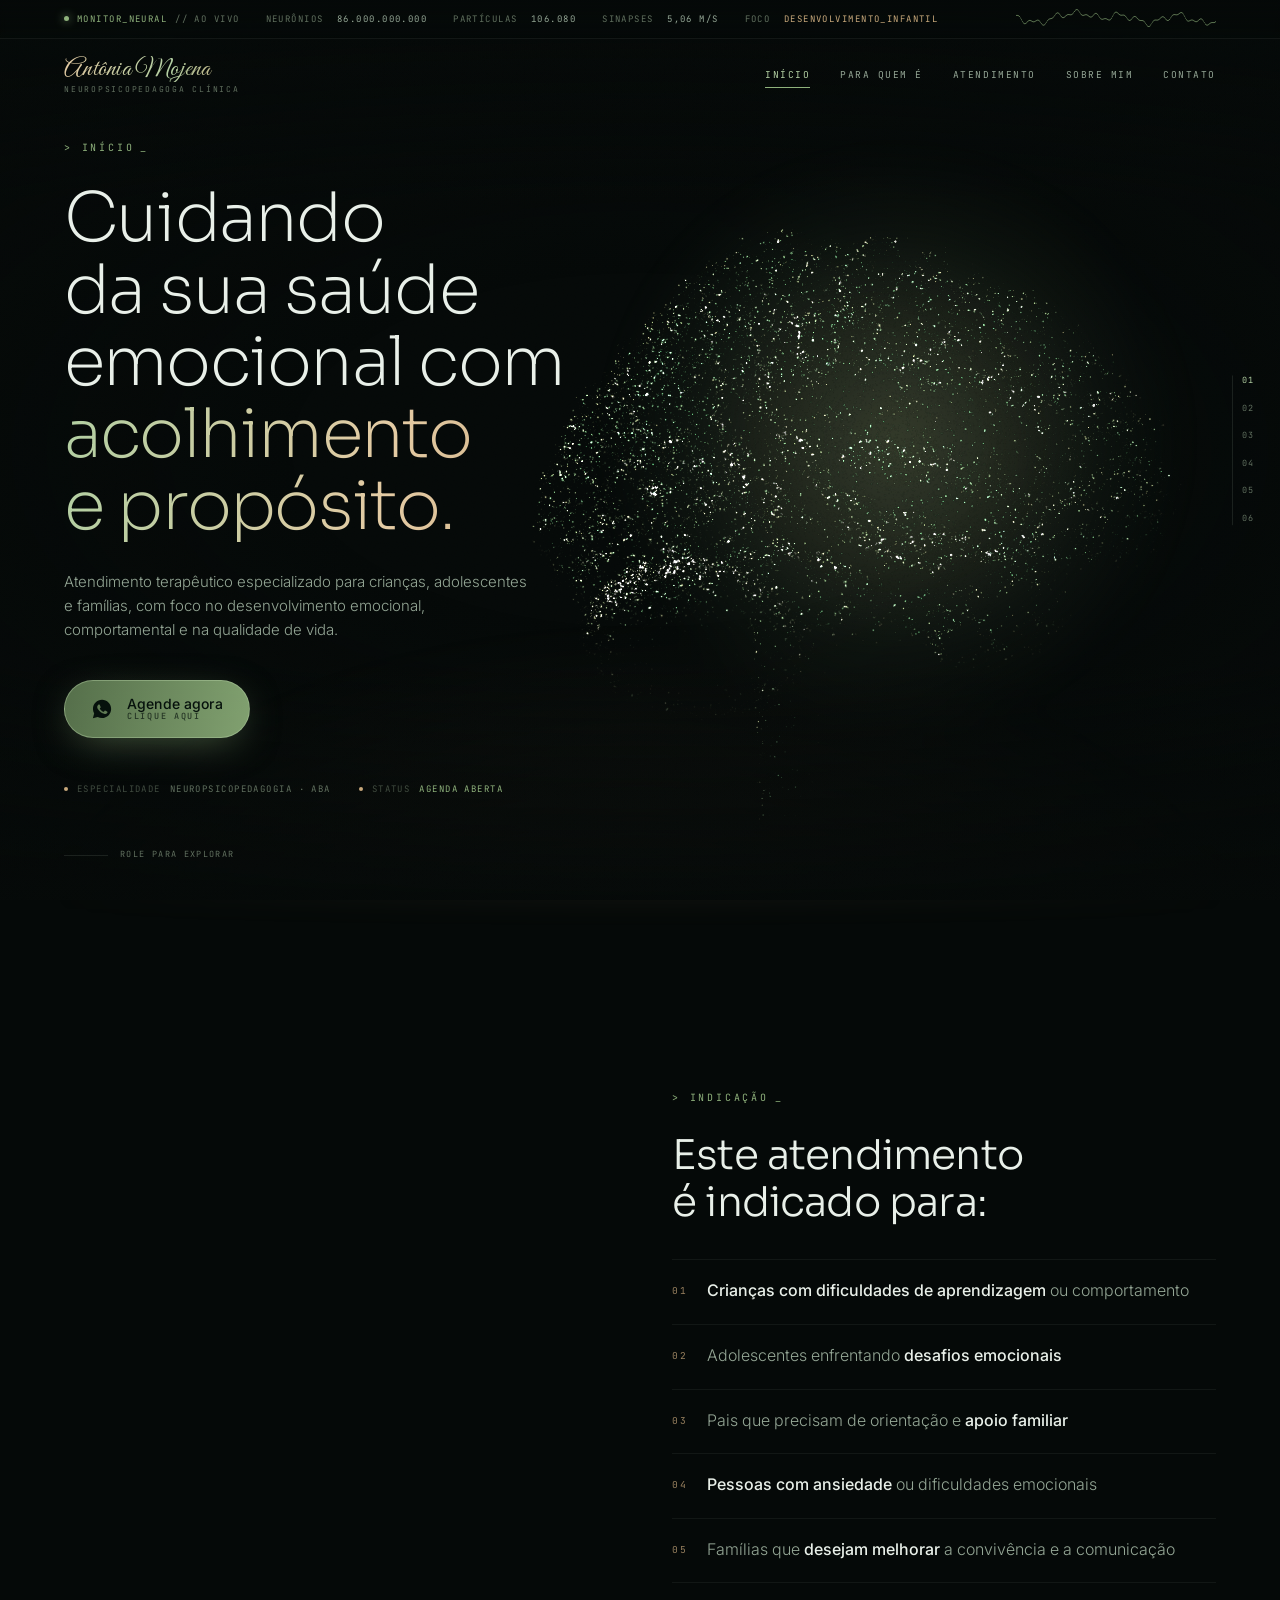
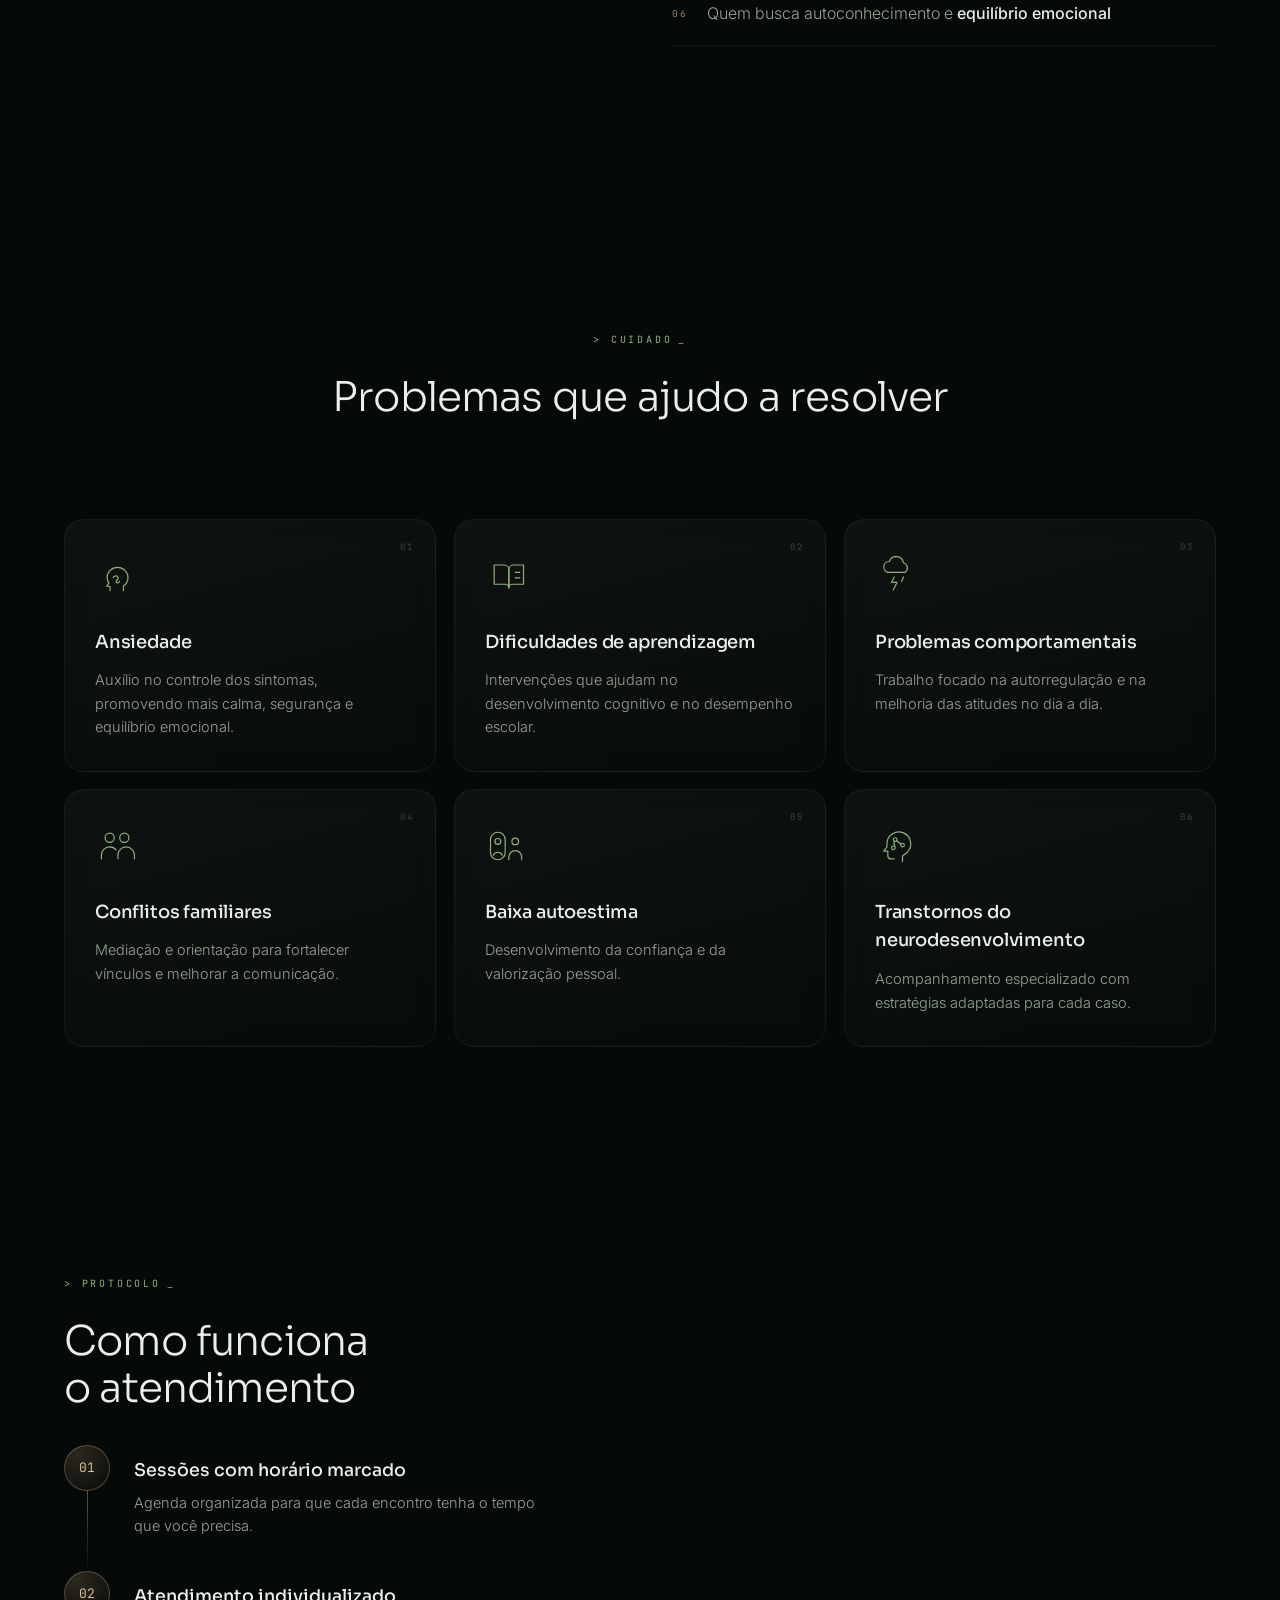
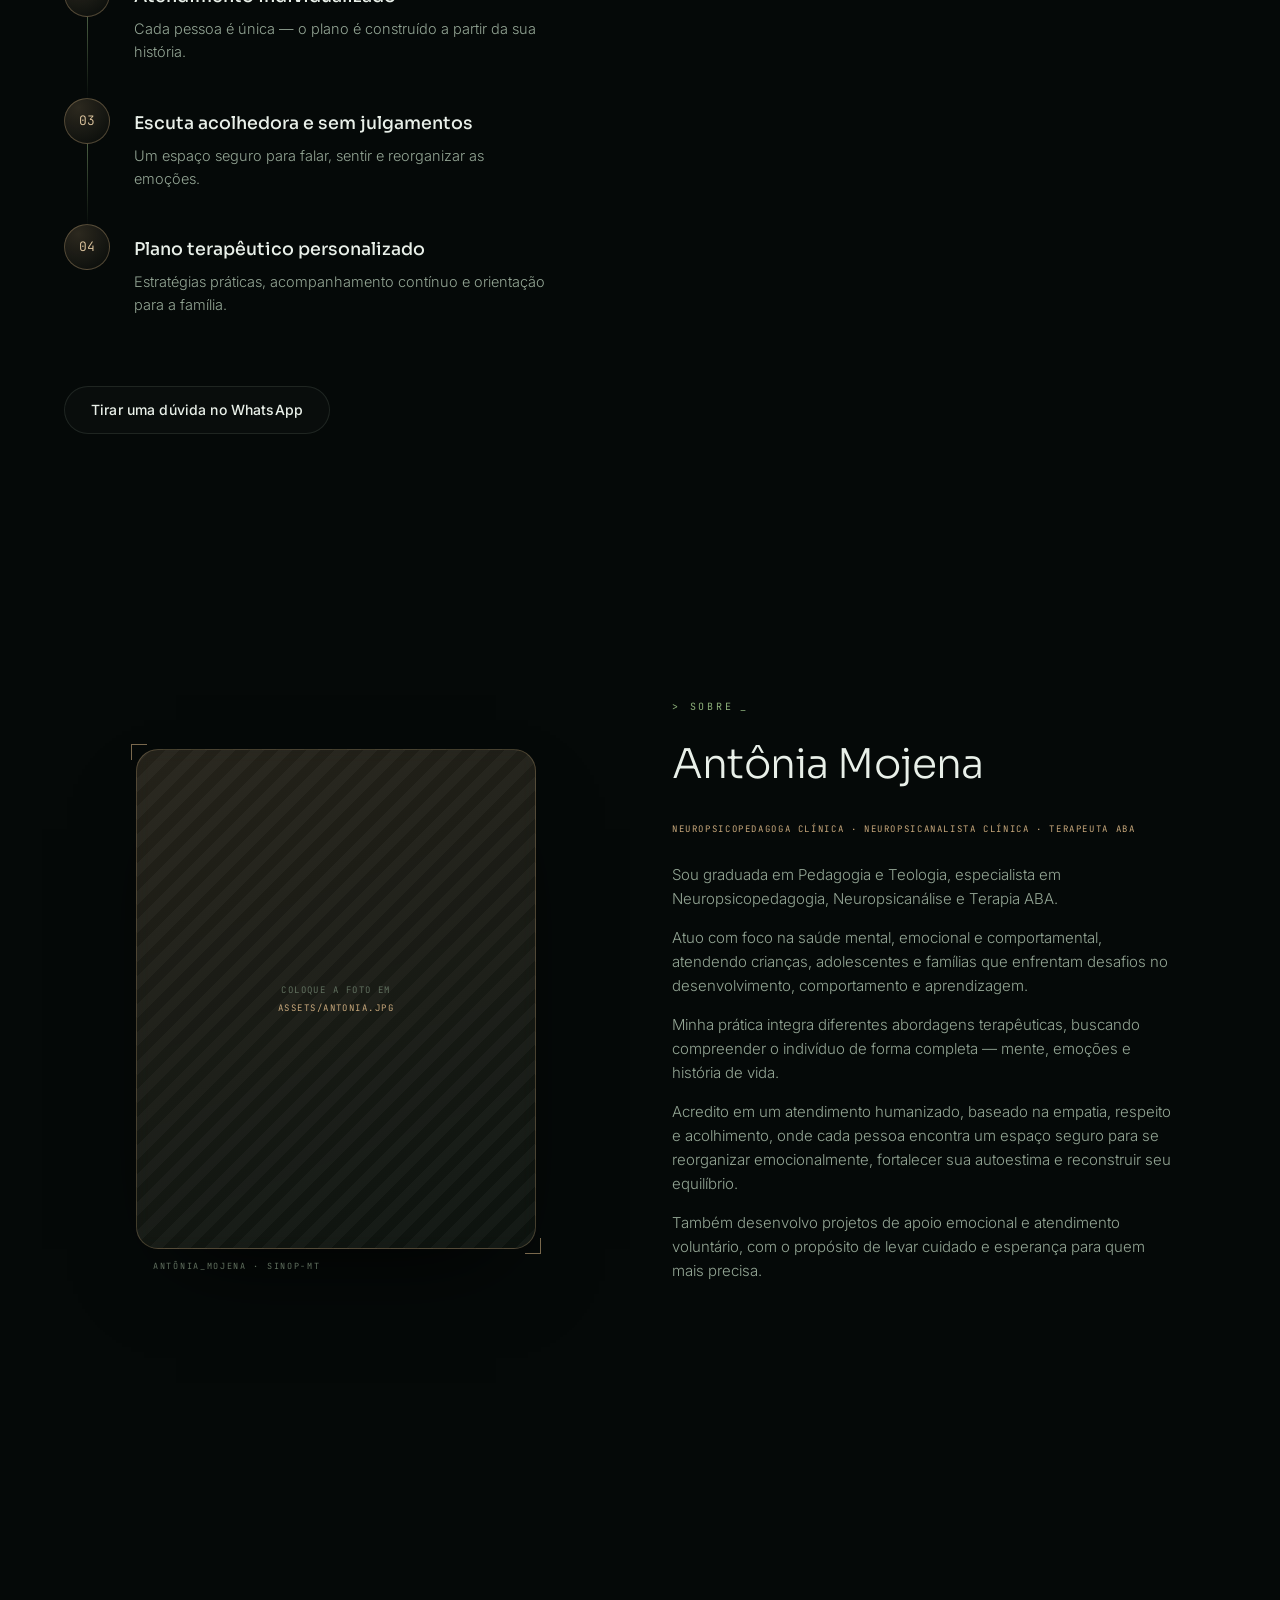
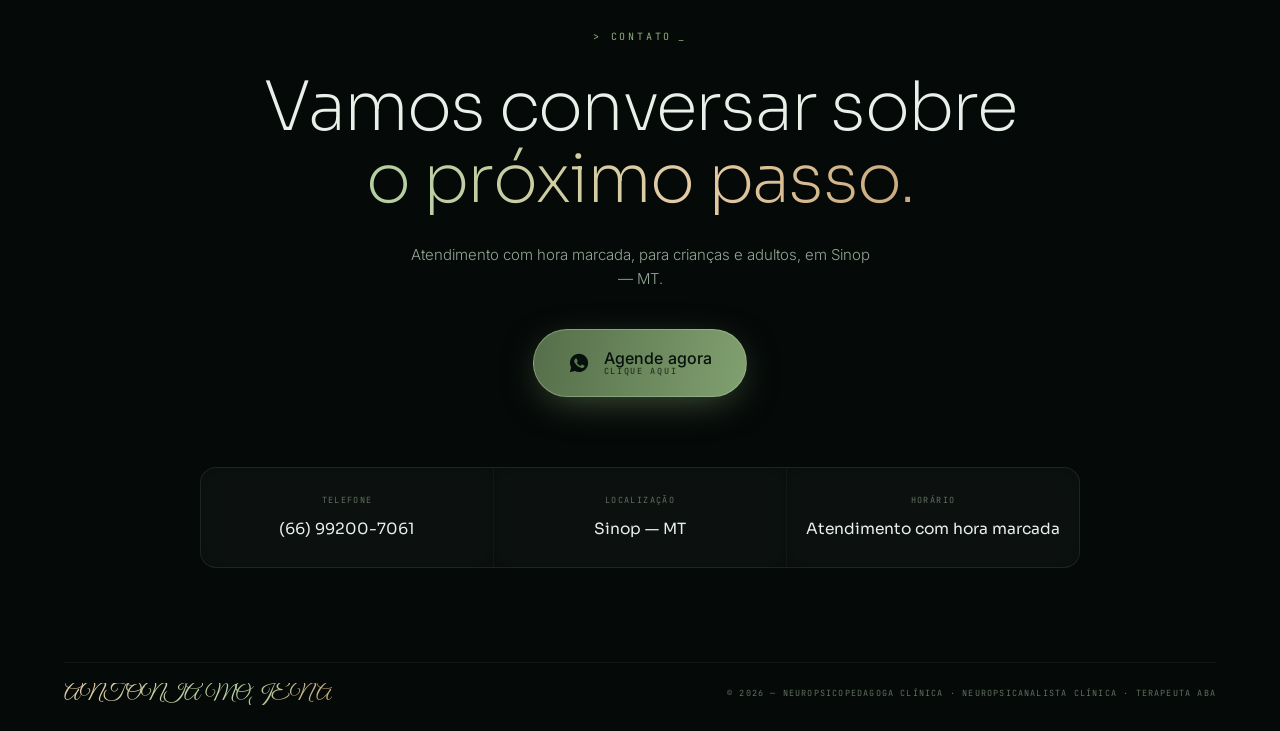
==== index.html @ c5935aee "Landing page institucional — Antônia Mojena Página única com cérebro em partículas WebGL guiado por " ====
<!doctype html>
<html lang="pt-BR">
<head>
<meta charset="utf-8">
<meta name="viewport" content="width=device-width, initial-scale=1, viewport-fit=cover">
<title>Antônia Mojena — Neuropsicopedagoga Clínica | Sinop-MT</title>
<meta name="description" content="Atendimento terapêutico especializado para crianças, adolescentes e famílias. Neuropsicopedagogia clínica, Neuropsicanálise e Terapia ABA em Sinop-MT.">
<meta name="theme-color" content="#060a08">
<meta property="og:title" content="Antônia Mojena — Neuropsicopedagoga Clínica">
<meta property="og:description" content="Cuidando da sua saúde emocional com acolhimento e propósito.">
<meta property="og:type" content="website">
<link rel="icon" href="data:image/svg+xml,%3Csvg xmlns='http://www.w3.org/2000/svg' viewBox='0 0 32 32'%3E%3Crect width='32' height='32' rx='8' fill='%23081210'/%3E%3Cpath d='M20 26v-3.4a7 7 0 0 0 3.2-5.9c0-4-3.3-7.2-7.4-7.2S8.4 12.7 8.4 16.7c0 1.5.5 2.9 1.3 4L8 22.9h2.5V26' fill='none' stroke='%238FB27C' stroke-width='2' stroke-linecap='round' stroke-linejoin='round'/%3E%3C/svg%3E">
<link rel="preconnect" href="https://fonts.googleapis.com">
<link rel="preconnect" href="https://fonts.gstatic.com" crossorigin>
<link href="https://fonts.googleapis.com/css2?family=Sora:wght@200;300;400;600;700&family=Inter:wght@300;400;500;600&family=JetBrains+Mono:wght@300;400;500&family=Great+Vibes&display=swap" rel="stylesheet">
<link rel="stylesheet" href="css/styles.css?v=6">
</head>
<body>

<!-- ============ BOOT / CALIBRAÇÃO ============ -->
<div id="boot" class="boot">
  <div class="boot__inner">
    <div class="boot__mark"><span class="wordmark">Antônia Mojena</span></div>
    <div class="boot__bar"><i id="bootBar"></i></div>
    <div class="boot__status mono">
      <span id="bootMsg">INICIANDO MONITOR NEURAL</span>
      <span id="bootPct">0%</span>
    </div>
  </div>
</div>
<noscript><style>
  .boot{display:none}
  .rv{opacity:1;transform:none;filter:none}
  .hud,.nav,.sceneidx,.glow{opacity:1;transform:none}
  .wa-float{opacity:1;transform:none;pointer-events:auto}
</style></noscript>
<script>
  /* rede de segurança: se algo falhar ao carregar, a tela de boot nunca trava a página */
  setTimeout(function () {
    var b = document.getElementById('boot');
    if (b && !b.classList.contains('is-done')) {
      b.classList.add('is-done');
      document.body.classList.add('is-booted');
      document.querySelectorAll('.rv').forEach(function (e) { e.classList.add('is-in'); });
    }
  }, 6000);
</script>

<!-- ============ CÉREBRO (WebGL) ============ -->
<div class="glow" aria-hidden="true"></div>
<canvas id="brain" class="brain-canvas" aria-hidden="true"></canvas>
<div class="veil" aria-hidden="true"></div>
<div class="grain" aria-hidden="true"></div>

<!-- ============ HUD SUPERIOR ============ -->
<header class="hud" aria-hidden="true">
  <div class="hud__row mono">
    <span class="hud__live"><i class="dot"></i>MONITOR_NEURAL <em>// AO VIVO</em></span>
    <span class="hud__cell">NEURÔNIOS <b>86.000.000.000</b></span>
    <span class="hud__cell">PARTÍCULAS <b id="hudParts">0</b></span>
    <span class="hud__cell">SINAPSES <b id="hudFire">0,00 M/S</b></span>
    <span class="hud__cell hud__cell--focus">FOCO <b id="hudFocus">DESENVOLVIMENTO_INFANTIL</b></span>
    <canvas id="wave" class="hud__wave" width="320" height="26"></canvas>
  </div>
</header>

<!-- ============ NAVEGAÇÃO ============ -->
<nav class="nav">
  <a class="nav__brand" href="#inicio" aria-label="Antônia Mojena — início">
    <img src="assets/logo.png" alt="" class="nav__logo" onerror="this.remove()">
    <span class="nav__brandtxt">
      <span class="wordmark">Antônia Mojena</span>
      <span class="mono nav__sub">NEUROPSICOPEDAGOGA CLÍNICA</span>
    </span>
  </a>
  <div class="nav__links mono">
    <a href="#inicio">Início</a>
    <a href="#indicacao">Para quem é</a>
    <a href="#cuidado">Atendimento</a>
    <a href="#sobre">Sobre mim</a>
    <a href="#contato">Contato</a>
  </div>
  <button class="burger" id="burger" aria-label="Abrir menu" aria-expanded="false" aria-controls="menuMobile">
    <span></span><span></span>
  </button>
</nav>

<!-- ============ MENU MOBILE ============ -->
<div class="menu" id="menuMobile">
  <nav class="menu__links">
    <a href="#inicio"><span class="mono">01</span>Início</a>
    <a href="#indicacao"><span class="mono">02</span>Para quem é</a>
    <a href="#cuidado"><span class="mono">03</span>Atendimento</a>
    <a href="#protocolo"><span class="mono">04</span>Como funciona</a>
    <a href="#sobre"><span class="mono">05</span>Sobre mim</a>
    <a href="#contato"><span class="mono">06</span>Contato</a>
  </nav>
  <a class="btn btn--primary menu__cta" href="https://wa.me/5566992007061?text=Ol%C3%A1%2C%20Ant%C3%B4nia!%20Vim%20pelo%20site%20e%20gostaria%20de%20agendar%20uma%20conversa." target="_blank" rel="noopener">
    <svg viewBox="0 0 24 24" class="ico-wa" aria-hidden="true"><path d="M12.04 2C6.58 2 2.13 6.45 2.13 11.91c0 1.75.46 3.45 1.32 4.95L2 22l5.25-1.38a9.9 9.9 0 0 0 4.79 1.22h.01c5.46 0 9.91-4.45 9.91-9.91C21.96 6.45 17.5 2 12.04 2Zm5.8 14.1c-.24.69-1.42 1.32-1.96 1.36-.5.04-.98.22-3.3-.69-2.77-1.09-4.53-3.92-4.67-4.1-.14-.18-1.12-1.49-1.12-2.85s.71-2.02.96-2.3c.25-.27.55-.34.73-.34h.52c.17 0 .4-.06.62.48.24.57.8 1.97.87 2.11.07.14.12.31.02.49-.09.18-.14.29-.28.45l-.42.48c-.14.14-.28.29-.12.57.16.27.72 1.18 1.54 1.91 1.06.94 1.95 1.23 2.23 1.37.27.14.43.12.59-.07.16-.18.68-.79.86-1.06.18-.27.36-.23.61-.14.25.09 1.6.75 1.87.89.27.14.46.2.53.32.07.11.07.65-.17 1.34Z"/></svg>
    <span>Agende agora <em>clique aqui</em></span>
  </a>
  <p class="menu__meta mono">(66) 99200-7061 · SINOP — MT</p>
</div>

<main>

  <!-- ============ 01 — INÍCIO ============ -->
  <section class="scene scene--split" id="inicio" data-scene="0" data-focus="DESENVOLVIMENTO_INFANTIL">
    <div class="scene__col scene__col--text">
      <p class="eyebrow mono rv">&gt; INÍCIO <i class="caret">_</i></p>
      <h1 class="display rv" data-d="1">
        Cuidando da sua saúde emocional com
        <span class="hl">acolhimento e propósito.</span>
      </h1>
      <p class="lede rv" data-d="2">
        Atendimento terapêutico especializado para crianças, adolescentes e famílias,
        com foco no desenvolvimento emocional, comportamental e na qualidade de vida.
      </p>
      <div class="rv" data-d="3">
        <a class="btn btn--primary" href="https://wa.me/5566992007061?text=Ol%C3%A1%2C%20Ant%C3%B4nia!%20Vim%20pelo%20site%20e%20gostaria%20de%20agendar%20uma%20conversa." target="_blank" rel="noopener">
          <svg viewBox="0 0 24 24" class="ico-wa" aria-hidden="true"><path d="M12.04 2C6.58 2 2.13 6.45 2.13 11.91c0 1.75.46 3.45 1.32 4.95L2 22l5.25-1.38a9.9 9.9 0 0 0 4.79 1.22h.01c5.46 0 9.91-4.45 9.91-9.91C21.96 6.45 17.5 2 12.04 2Zm5.8 14.1c-.24.69-1.42 1.32-1.96 1.36-.5.04-.98.22-3.3-.69-2.77-1.09-4.53-3.92-4.67-4.1-.14-.18-1.12-1.49-1.12-2.85s.71-2.02.96-2.3c.25-.27.55-.34.73-.34h.52c.17 0 .4-.06.62.48.24.57.8 1.97.87 2.11.07.14.12.31.02.49-.09.18-.14.29-.28.45l-.42.48c-.14.14-.28.29-.12.57.16.27.72 1.18 1.54 1.91 1.06.94 1.95 1.23 2.23 1.37.27.14.43.12.59-.07.16-.18.68-.79.86-1.06.18-.27.36-.23.61-.14.25.09 1.6.75 1.87.89.27.14.46.2.53.32.07.11.07.65-.17 1.34Z"/></svg>
          <span>Agende agora <em>clique aqui</em></span>
        </a>
      </div>
      <ul class="meta mono rv" data-d="4">
        <li><span>ESPECIALIDADE</span> NEUROPSICOPEDAGOGIA · ABA</li>
        <li><span>STATUS</span> <b class="ok">AGENDA ABERTA</b></li>
      </ul>
    </div>
    <div class="scene__col scene__col--void" aria-hidden="true"></div>
    <div class="scrollcue mono" aria-hidden="true"><i></i>ROLE PARA EXPLORAR</div>
  </section>

  <!-- ============ 02 — PARA QUEM É ============ -->
  <section class="scene scene--split reverse" id="indicacao" data-scene="1" data-focus="MAPEAMENTO_DE_PERFIL">
    <div class="scene__col scene__col--void" aria-hidden="true"></div>
    <div class="scene__col scene__col--text">
      <p class="eyebrow mono rv">&gt; INDICAÇÃO <i class="caret">_</i></p>
      <h2 class="title rv" data-d="1">Este atendimento é indicado para:</h2>
      <ul class="checklist">
        <li class="rv" data-d="2"><span class="checklist__n mono">01</span><p><b>Crianças com dificuldades de aprendizagem</b> ou comportamento</p></li>
        <li class="rv" data-d="3"><span class="checklist__n mono">02</span><p>Adolescentes enfrentando <b>desafios emocionais</b></p></li>
        <li class="rv" data-d="4"><span class="checklist__n mono">03</span><p>Pais que precisam de orientação e <b>apoio familiar</b></p></li>
        <li class="rv" data-d="5"><span class="checklist__n mono">04</span><p><b>Pessoas com ansiedade</b> ou dificuldades emocionais</p></li>
        <li class="rv" data-d="6"><span class="checklist__n mono">05</span><p>Famílias que <b>desejam melhorar</b> a convivência e a comunicação</p></li>
        <li class="rv" data-d="7"><span class="checklist__n mono">06</span><p>Quem busca autoconhecimento e <b>equilíbrio emocional</b></p></li>
      </ul>
    </div>
  </section>

  <!-- ============ 03 — O QUE TRATO ============ -->
  <section class="scene scene--center" id="cuidado" data-scene="2" data-focus="INTERVENCAO_CLINICA">
    <div class="scene__head">
      <p class="eyebrow mono rv">&gt; CUIDADO <i class="caret">_</i></p>
      <h2 class="title title--center rv" data-d="1">Problemas que ajudo a resolver</h2>
    </div>
    <div class="cards">
      <article class="card rv" data-d="2">
        <span class="card__idx mono">01</span>
        <svg class="card__ico" viewBox="0 0 48 48" aria-hidden="true"><path d="M31 40v-5.2a11 11 0 0 0 5-9.2c0-6.1-5.1-11-11.4-11S13.2 19.5 13.2 25.6c0 2.3.7 4.4 2 6.2l-2.6 3.4h3.8V40"/><path d="M20 25.5c1.2-2 4.4-2.3 5.2.2.7 2.3-2.6 2.8-2.3 4.6.2 1.6 2.6 2 4-.6"/></svg>
        <h3>Ansiedade</h3>
        <p>Auxílio no controle dos sintomas, promovendo mais calma, segurança e equilíbrio emocional.</p>
      </article>
      <article class="card rv" data-d="3">
        <span class="card__idx mono">02</span>
        <svg class="card__ico" viewBox="0 0 48 48" aria-hidden="true"><path d="M10 12h11a5 5 0 0 1 5 5v20a4 4 0 0 0-4-4H10Z"/><path d="M42 12H31a5 5 0 0 0-5 5v20a4 4 0 0 1 4-4h12Z"/><path d="M33 20h5M33 26h5"/></svg>
        <h3>Dificuldades de aprendizagem</h3>
        <p>Intervenções que ajudam no desenvolvimento cognitivo e no desempenho escolar.</p>
      </article>
      <article class="card rv" data-d="4">
        <span class="card__idx mono">03</span>
        <svg class="card__ico" viewBox="0 0 48 48" aria-hidden="true"><path d="M14 20a6 6 0 0 1 1.6-11.8A8 8 0 0 1 31 9.5 6 6 0 0 1 33 20Z"/><path d="M21 25l-3 6h6l-4 8"/><path d="M31 25l-2 5"/></svg>
        <h3>Problemas comportamentais</h3>
        <p>Trabalho focado na autorregulação e na melhoria das atitudes no dia a dia.</p>
      </article>
      <article class="card rv" data-d="5">
        <span class="card__idx mono">04</span>
        <svg class="card__ico" viewBox="0 0 48 48" aria-hidden="true"><circle cx="16" cy="15" r="5"/><circle cx="32" cy="15" r="5"/><path d="M7 38v-4a9 9 0 0 1 9-9 9 9 0 0 1 7 3.3"/><path d="M25 38v-4a9 9 0 0 1 9-9 9 9 0 0 1 9 9v4"/></svg>
        <h3>Conflitos familiares</h3>
        <p>Mediação e orientação para fortalecer vínculos e melhorar a comunicação.</p>
      </article>
      <article class="card rv" data-d="6">
        <span class="card__idx mono">05</span>
        <svg class="card__ico" viewBox="0 0 48 48" aria-hidden="true"><rect x="6" y="9" width="16" height="30" rx="8"/><circle cx="14" cy="19" r="3.2"/><path d="M9 34a5.5 5.5 0 0 1 10 0"/><circle cx="33" cy="19" r="3.6"/><path d="M26 39v-3a7 7 0 0 1 14 0v3"/></svg>
        <h3>Baixa autoestima</h3>
        <p>Desenvolvimento da confiança e da valorização pessoal.</p>
      </article>
      <article class="card rv" data-d="7">
        <span class="card__idx mono">06</span>
        <svg class="card__ico" viewBox="0 0 48 48" aria-hidden="true"><path d="M30 41v-6l5-4a13 13 0 1 0-22-9.3V25l-3.5 4.5H14V35a3 3 0 0 0 3 3h4"/><circle cx="22" cy="17" r="2"/><circle cx="30" cy="23" r="2"/><circle cx="20" cy="26" r="2"/><path d="M23.7 18.2 28.4 22M21.4 24.2l-.7-5.2"/></svg>
        <h3>Transtornos do neurodesenvolvimento</h3>
        <p>Acompanhamento especializado com estratégias adaptadas para cada caso.</p>
      </article>
    </div>
  </section>

  <!-- ============ 04 — PROTOCOLO ============ -->
  <section class="scene scene--split" id="protocolo" data-scene="3" data-focus="PLANO_TERAPEUTICO">
    <div class="scene__col scene__col--text">
      <p class="eyebrow mono rv">&gt; PROTOCOLO <i class="caret">_</i></p>
      <h2 class="title rv" data-d="1">Como funciona o atendimento</h2>
      <ol class="steps">
        <li class="rv" data-d="2"><span class="steps__n">01</span><div><h3>Sessões com horário marcado</h3><p>Agenda organizada para que cada encontro tenha o tempo que você precisa.</p></div></li>
        <li class="rv" data-d="3"><span class="steps__n">02</span><div><h3>Atendimento individualizado</h3><p>Cada pessoa é única — o plano é construído a partir da sua história.</p></div></li>
        <li class="rv" data-d="4"><span class="steps__n">03</span><div><h3>Escuta acolhedora e sem julgamentos</h3><p>Um espaço seguro para falar, sentir e reorganizar as emoções.</p></div></li>
        <li class="rv" data-d="5"><span class="steps__n">04</span><div><h3>Plano terapêutico personalizado</h3><p>Estratégias práticas, acompanhamento contínuo e orientação para a família.</p></div></li>
      </ol>
      <div class="rv" data-d="6">
        <a class="btn btn--ghost" href="https://wa.me/5566992007061?text=Ol%C3%A1%2C%20Ant%C3%B4nia!%20Gostaria%20de%20entender%20como%20funciona%20o%20atendimento." target="_blank" rel="noopener">
          <span>Tirar uma dúvida no WhatsApp</span>
        </a>
      </div>
    </div>
    <div class="scene__col scene__col--void" aria-hidden="true"></div>
  </section>

  <!-- ============ 05 — SOBRE ============ -->
  <section class="scene scene--split reverse" id="sobre" data-scene="4" data-focus="ANTONIA_MOJENA">
    <div class="scene__col scene__col--media">
      <figure class="portrait rv" data-d="1">
        <img src="assets/antonia.jpg" alt="Antônia Mojena" onerror="this.closest('.portrait').classList.add('is-empty');this.remove()">
        <span class="portrait__hint mono">coloque a foto em<br><b>assets/antonia.jpg</b></span>
        <figcaption class="mono">ANTÔNIA_MOJENA · SINOP-MT</figcaption>
      </figure>
    </div>
    <div class="scene__col scene__col--text">
      <p class="eyebrow mono rv">&gt; SOBRE <i class="caret">_</i></p>
      <h2 class="title rv" data-d="1">Antônia Mojena</h2>
      <p class="creds mono rv" data-d="2">NEUROPSICOPEDAGOGA CLÍNICA · NEUROPSICANALISTA CLÍNICA · TERAPEUTA ABA</p>
      <div class="prose">
        <p class="rv" data-d="3">Sou graduada em Pedagogia e Teologia, especialista em Neuropsicopedagogia, Neuropsicanálise e Terapia ABA.</p>
        <p class="rv" data-d="4">Atuo com foco na saúde mental, emocional e comportamental, atendendo crianças, adolescentes e famílias que enfrentam desafios no desenvolvimento, comportamento e aprendizagem.</p>
        <p class="rv" data-d="5">Minha prática integra diferentes abordagens terapêuticas, buscando compreender o indivíduo de forma completa — mente, emoções e história de vida.</p>
        <p class="rv" data-d="6">Acredito em um atendimento humanizado, baseado na empatia, respeito e acolhimento, onde cada pessoa encontra um espaço seguro para se reorganizar emocionalmente, fortalecer sua autoestima e reconstruir seu equilíbrio.</p>
        <p class="rv" data-d="7">Também desenvolvo projetos de apoio emocional e atendimento voluntário, com o propósito de levar cuidado e esperança para quem mais precisa.</p>
      </div>
    </div>
  </section>

  <!-- ============ 06 — CONTATO ============ -->
  <section class="scene scene--center scene--final" id="contato" data-scene="5" data-focus="AGENDA_ABERTA">
    <div class="final">
      <p class="eyebrow mono rv">&gt; CONTATO <i class="caret">_</i></p>
      <h2 class="display display--center rv" data-d="1">Vamos conversar sobre<br><span class="hl">o próximo passo.</span></h2>
      <p class="lede lede--center rv" data-d="2">Atendimento com hora marcada, para crianças e adultos, em Sinop — MT.</p>
      <div class="rv" data-d="3">
        <a class="btn btn--primary btn--lg" href="https://wa.me/5566992007061?text=Ol%C3%A1%2C%20Ant%C3%B4nia!%20Vim%20pelo%20site%20e%20gostaria%20de%20agendar%20uma%20conversa." target="_blank" rel="noopener">
          <svg viewBox="0 0 24 24" class="ico-wa" aria-hidden="true"><path d="M12.04 2C6.58 2 2.13 6.45 2.13 11.91c0 1.75.46 3.45 1.32 4.95L2 22l5.25-1.38a9.9 9.9 0 0 0 4.79 1.22h.01c5.46 0 9.91-4.45 9.91-9.91C21.96 6.45 17.5 2 12.04 2Zm5.8 14.1c-.24.69-1.42 1.32-1.96 1.36-.5.04-.98.22-3.3-.69-2.77-1.09-4.53-3.92-4.67-4.1-.14-.18-1.12-1.49-1.12-2.85s.71-2.02.96-2.3c.25-.27.55-.34.73-.34h.52c.17 0 .4-.06.62.48.24.57.8 1.97.87 2.11.07.14.12.31.02.49-.09.18-.14.29-.28.45l-.42.48c-.14.14-.28.29-.12.57.16.27.72 1.18 1.54 1.91 1.06.94 1.95 1.23 2.23 1.37.27.14.43.12.59-.07.16-.18.68-.79.86-1.06.18-.27.36-.23.61-.14.25.09 1.6.75 1.87.89.27.14.46.2.53.32.07.11.07.65-.17 1.34Z"/></svg>
          <span>Agende agora <em>clique aqui</em></span>
        </a>
      </div>
      <div class="contact-grid rv" data-d="4">
        <a class="contact" href="tel:+5566992007061">
          <span class="mono">TELEFONE</span>
          <b>(66) 99200-7061</b>
        </a>
        <div class="contact">
          <span class="mono">LOCALIZAÇÃO</span>
          <b>Sinop — MT</b>
        </div>
        <div class="contact">
          <span class="mono">HORÁRIO</span>
          <b>Atendimento com hora marcada</b>
        </div>
      </div>
    </div>
    <footer class="foot mono">
      <span class="wordmark foot__mark">Antônia Mojena</span>
      <span>© <span id="yr">2026</span> — Neuropsicopedagoga clínica · Neuropsicanalista clínica · Terapeuta ABA</span>
    </footer>
  </section>

</main>

<!-- ============ ÍNDICE DE CENAS ============ -->
<aside class="sceneidx mono" aria-hidden="true">
  <span class="sceneidx__bar"><i id="sceneProg"></i></span>
  <ol id="sceneDots">
    <li>01</li><li>02</li><li>03</li><li>04</li><li>05</li><li>06</li>
  </ol>
</aside>

<!-- ============ WHATSAPP FLUTUANTE ============ -->
<a class="wa-float" href="https://wa.me/5566992007061?text=Ol%C3%A1%2C%20Ant%C3%B4nia!%20Vim%20pelo%20site%20e%20gostaria%20de%20agendar%20uma%20conversa." target="_blank" rel="noopener" aria-label="Falar no WhatsApp">
  <svg viewBox="0 0 24 24" aria-hidden="true"><path d="M12.04 2C6.58 2 2.13 6.45 2.13 11.91c0 1.75.46 3.45 1.32 4.95L2 22l5.25-1.38a9.9 9.9 0 0 0 4.79 1.22h.01c5.46 0 9.91-4.45 9.91-9.91C21.96 6.45 17.5 2 12.04 2Zm5.8 14.1c-.24.69-1.42 1.32-1.96 1.36-.5.04-.98.22-3.3-.69-2.77-1.09-4.53-3.92-4.67-4.1-.14-.18-1.12-1.49-1.12-2.85s.71-2.02.96-2.3c.25-.27.55-.34.73-.34h.52c.17 0 .4-.06.62.48.24.57.8 1.97.87 2.11.07.14.12.31.02.49-.09.18-.14.29-.28.45l-.42.48c-.14.14-.28.29-.12.57.16.27.72 1.18 1.54 1.91 1.06.94 1.95 1.23 2.23 1.37.27.14.43.12.59-.07.16-.18.68-.79.86-1.06.18-.27.36-.23.61-.14.25.09 1.6.75 1.87.89.27.14.46.2.53.32.07.11.07.65-.17 1.34Z"/></svg>
  <span>Agende agora</span>
</a>

<script src="js/brain.js?v=6"></script>
<script src="js/main.js?v=6"></script>
</body>
</html>
---- css/styles.css ----
/* =========================================================
   ANTÔNIA MOJENA — Monitor Neural
   Paleta: verde-sálvia + dourado sobre tinta profunda
   ========================================================= */

:root{
  --ink:        #050908;
  --ink-2:      #081210;
  --ink-3:      #0d1a16;

  --sage:       #8FB27C;
  --sage-soft:  #B2CFA2;
  --sage-deep:  #5E7A52;

  --gold:       #C9A97C;
  --gold-soft:  #E4CBA4;

  --txt:        #E9F0E9;
  --txt-mut:    #94A695;
  --txt-dim:    #61705F;

  --line:       rgba(190, 215, 190, .12);
  --line-soft:  rgba(190, 215, 190, .07);

  --wa:         #4EA96B;

  --f-disp: 'Sora', 'Segoe UI', system-ui, sans-serif;
  --f-body: 'Inter', 'Segoe UI', system-ui, sans-serif;
  --f-mono: 'JetBrains Mono', ui-monospace, Consolas, monospace;
  --f-script: 'Great Vibes', cursive;

  --pad: clamp(20px, 5vw, 88px);
  --ease: cubic-bezier(.16,.84,.28,1);
}

*,*::before,*::after{ box-sizing:border-box; }

html{ scroll-behavior:smooth; }

body{
  margin:0;
  background:var(--ink);
  color:var(--txt);
  font-family:var(--f-body);
  font-weight:300;
  line-height:1.6;
  -webkit-font-smoothing:antialiased;
  overflow-x:hidden;
}

body.is-locked{ overflow:hidden; }

img{ max-width:100%; display:block; }
a{ color:inherit; text-decoration:none; }
ul,ol{ margin:0; padding:0; list-style:none; }

::selection{ background:rgba(143,178,124,.3); color:#fff; }

::-webkit-scrollbar{ width:8px; }
::-webkit-scrollbar-track{ background:var(--ink); }
::-webkit-scrollbar-thumb{ background:rgba(143,178,124,.25); border-radius:8px; }
::-webkit-scrollbar-thumb:hover{ background:rgba(143,178,124,.45); }

.mono{
  font-family:var(--f-mono);
  font-size:10.5px;
  letter-spacing:.16em;
  text-transform:uppercase;
  font-weight:400;
}

.wordmark{
  font-family:var(--f-script);
  font-size:1.9em;
  line-height:1;
  letter-spacing:.01em;
  background:linear-gradient(100deg, var(--gold-soft), var(--sage-soft) 60%, var(--gold));
  -webkit-background-clip:text;
  background-clip:text;
  color:transparent;
}

/* =========================================================
   BOOT
   ========================================================= */
.boot{
  position:fixed; inset:0; z-index:200;
  background:radial-gradient(120% 90% at 50% 45%, #0b1714 0%, var(--ink) 70%);
  display:grid; place-items:center;
  transition:opacity 1.1s var(--ease), visibility 1.1s;
}
.boot.is-done{ opacity:0; visibility:hidden; pointer-events:none; }
.boot__inner{ width:min(420px, 76vw); text-align:center; }
.boot__mark{ font-size:22px; margin-bottom:30px; opacity:0; animation:fadeUp 1.2s var(--ease) .15s forwards; }
.boot__bar{
  height:1px; background:var(--line); position:relative; overflow:hidden;
  opacity:0; animation:fadeUp .8s var(--ease) .5s forwards;
}
.boot__bar i{
  position:absolute; inset:0 100% 0 0;
  background:linear-gradient(90deg, var(--sage-deep), var(--sage), var(--gold));
  transition:right .25s linear;
  box-shadow:0 0 14px rgba(143,178,124,.7);
}
.boot__status{
  display:flex; justify-content:space-between; margin-top:14px;
  color:var(--txt-dim); font-size:9.5px;
  opacity:0; animation:fadeUp .8s var(--ease) .7s forwards;
}
@keyframes fadeUp{ from{opacity:0; transform:translateY(10px);} to{opacity:1; transform:none;} }

/* =========================================================
   CANVAS + CAMADAS
   ========================================================= */
.glow{
  position:fixed; inset:0; z-index:0; pointer-events:none;
  background:
    radial-gradient(34vw 34vw at calc(50% + var(--gx, 21%)) calc(50% - var(--gy, 1%)), rgba(143,178,124,.20), transparent 68%),
    radial-gradient(26vw 26vw at calc(50% + var(--gx, 21%)) calc(50% - var(--gy, 1%)), rgba(201,169,124,.13), transparent 62%),
    radial-gradient(70vw 42vw at 50% 112%, rgba(201,169,124,.10), transparent 72%);
  filter:blur(14px);
  opacity:0; transition:opacity 2s var(--ease) .4s;
}
.is-booted .glow{ opacity:1; }

.brain-canvas{
  position:fixed; inset:0; width:100%; height:100%;
  z-index:1; display:block;
  opacity:0; transition:opacity 1.6s var(--ease);
}
.brain-canvas.is-live{ opacity:1; }

.veil{
  position:fixed; inset:0; z-index:2; pointer-events:none;
  background:
    radial-gradient(90% 65% at 50% 50%, rgba(5,9,8,0) 30%, rgba(5,9,8,.72) 100%),
    linear-gradient(180deg, rgba(5,9,8,.85) 0%, rgba(5,9,8,0) 22%, rgba(5,9,8,0) 74%, rgba(5,9,8,.9) 100%);
  opacity:1;
}
.veil::after{
  content:''; position:absolute; inset:0;
  background:var(--ink);
  opacity:var(--veil, 0);
  transition:opacity .6s var(--ease);
}

.grain{
  position:fixed; inset:0; z-index:3; pointer-events:none; opacity:.045;
  background-image:url("data:image/svg+xml,%3Csvg xmlns='http://www.w3.org/2000/svg' width='140' height='140'%3E%3Cfilter id='n'%3E%3CfeTurbulence type='fractalNoise' baseFrequency='.9' numOctaves='3'/%3E%3C/filter%3E%3Crect width='140' height='140' filter='url(%23n)'/%3E%3C/svg%3E");
  mix-blend-mode:overlay;
}

/* =========================================================
   HUD
   ========================================================= */
.hud{
  position:fixed; top:0; left:0; right:0; z-index:40;
  padding:0 var(--pad); pointer-events:none;
  border-bottom:1px solid var(--line-soft);
  background:linear-gradient(180deg, rgba(5,9,8,.85), rgba(5,9,8,0));
  backdrop-filter:blur(3px);
  opacity:0; transform:translateY(-8px);
  transition:opacity 1.2s var(--ease) .3s, transform 1.2s var(--ease) .3s;
}
.is-booted .hud{ opacity:1; transform:none; }
.hud__row{
  display:flex; align-items:center; gap:26px;
  height:38px; color:var(--txt-dim); font-size:9px; white-space:nowrap;
}
.hud__live{ color:var(--sage); display:flex; align-items:center; gap:8px; }
.hud__live em{ color:var(--txt-dim); font-style:normal; }
.hud__cell b{ color:var(--txt-mut); font-weight:400; margin-left:7px; }
.hud__cell--focus b{ color:var(--gold); }
.hud .dot{
  width:5px; height:5px; border-radius:50%; background:var(--sage);
  box-shadow:0 0 10px var(--sage); animation:pulse 2s infinite;
}
@keyframes pulse{ 0%,100%{opacity:1;} 50%{opacity:.25;} }
.hud__wave{ margin-left:auto; width:200px; height:26px; opacity:.75; }

@media (max-width:1180px){ .hud__cell:nth-of-type(2){ display:none; } .hud__wave{ display:none; } }
@media (max-width:900px){ .hud__cell{ display:none; } .hud__cell--focus{ display:inline; } }
@media (max-width:560px){ .hud__cell--focus{ display:none; } }

/* =========================================================
   NAV
   ========================================================= */
.nav{
  position:fixed; top:38px; left:0; right:0; z-index:41;
  display:flex; align-items:center; justify-content:space-between;
  padding:18px var(--pad);
  opacity:0; transform:translateY(-8px);
  transition:opacity 1.2s var(--ease) .45s, transform 1.2s var(--ease) .45s, background .4s;
}
.is-booted .nav{ opacity:1; transform:none; }
.nav__brand{ display:flex; align-items:center; gap:12px; pointer-events:auto; }
.nav__logo{ height:38px; width:auto; }
.nav__brandtxt{ display:flex; flex-direction:column; gap:3px; line-height:1; }
.nav__brandtxt .wordmark{ font-size:26px; }
.nav__sub{ font-size:8px; color:var(--txt-dim); letter-spacing:.22em; }
.nav__logo + .nav__brandtxt .wordmark{ display:none; }
.nav__links{ display:flex; gap:30px; font-size:9.5px; color:var(--txt-mut); }
.nav__links a{ position:relative; padding:6px 0; transition:color .3s; }
.nav__links a::after{
  content:''; position:absolute; left:0; bottom:0; height:1px; width:0;
  background:var(--gold); transition:width .4s var(--ease);
}
.nav__links a:hover{ color:var(--gold-soft); }
.nav__links a:hover::after{ width:100%; }
.nav__links a.is-active{ color:var(--sage-soft); }
.nav__links a.is-active::after{ width:100%; background:var(--sage); }

/* ---------- botão hambúrguer (só no celular) ---------- */
.burger{
  display:none; position:relative;
  width:46px; height:46px; padding:0; margin:-8px -10px -8px 0;
  border:0; background:none; cursor:pointer; pointer-events:auto;
  -webkit-tap-highlight-color:transparent;
}
.burger span{
  position:absolute; left:11px; width:24px; height:1.5px; border-radius:2px;
  background:var(--txt); transition:transform .45s var(--ease), opacity .3s;
}
.burger span:nth-child(1){ top:20px; }
.burger span:nth-child(2){ top:26px; }
.is-menu .burger span:nth-child(1){ transform:translateY(3px) rotate(45deg); }
.is-menu .burger span:nth-child(2){ transform:translateY(-3px) rotate(-45deg); }

@media (max-width:900px){
  .nav__links{ display:none; }
  .burger{ display:block; }
}

/* ---------- painel do menu mobile ---------- */
.menu{
  position:fixed; inset:0; z-index:45;
  display:flex; flex-direction:column; justify-content:center; gap:8px;
  padding:calc(90px + env(safe-area-inset-top)) var(--pad) calc(40px + env(safe-area-inset-bottom));
  background:linear-gradient(170deg, rgba(6,12,10,.96), rgba(4,8,7,.99));
  backdrop-filter:blur(18px);
  opacity:0; visibility:hidden;
  transition:opacity .5s var(--ease), visibility .5s;
}
.is-menu .menu{ opacity:1; visibility:visible; }
.menu__links{ display:flex; flex-direction:column; }
.menu__links a{
  display:flex; align-items:baseline; gap:16px;
  padding:15px 0; border-bottom:1px solid var(--line-soft);
  font-family:var(--f-disp); font-size:clamp(22px,6.4vw,30px); font-weight:300;
  letter-spacing:-.02em; color:var(--txt);
  opacity:0; transform:translateY(14px);
  transition:opacity .6s var(--ease), transform .6s var(--ease), color .3s;
}
.is-menu .menu__links a{ opacity:1; transform:none; }
.menu__links a:nth-child(1){ transition-delay:.06s; }
.menu__links a:nth-child(2){ transition-delay:.10s; }
.menu__links a:nth-child(3){ transition-delay:.14s; }
.menu__links a:nth-child(4){ transition-delay:.18s; }
.menu__links a:nth-child(5){ transition-delay:.22s; }
.menu__links a:nth-child(6){ transition-delay:.26s; }
.menu__links a span{ color:var(--gold); font-size:9px; opacity:.7; }
.menu__links a:active{ color:var(--sage-soft); }
.menu__cta{
  margin-top:30px; align-self:flex-start;
  opacity:0; transform:translateY(14px);
  transition:opacity .6s var(--ease) .28s, transform .6s var(--ease) .28s;
}
.is-menu .menu__cta{ opacity:1; transform:none; }
.menu__meta{ margin:22px 0 0; color:var(--txt-dim); font-size:9px; }
@media (min-width:901px){ .menu{ display:none; } }

/* =========================================================
   CENAS
   ========================================================= */
main{ position:relative; z-index:10; }

.scene{
  position:relative;
  min-height:100svh;
  padding:132px var(--pad) 96px;
  display:grid;
  align-items:center;
}
.scene--split{ grid-template-columns:minmax(0,1fr) minmax(0,1fr); gap:clamp(24px,5vw,80px); }
.scene--split.reverse .scene__col--text{ order:2; }
.scene--center{ grid-template-columns:1fr; align-content:center; justify-items:center; }
.scene__col--text{ max-width:600px; }
.scene__col--void{ min-height:40vh; }

.eyebrow{
  color:var(--sage); font-size:10px; letter-spacing:.28em;
  display:flex; align-items:center; gap:6px; margin:0 0 26px;
}
.caret{ font-style:normal; animation:blink 1.15s steps(2,start) infinite; }
@keyframes blink{ 50%{ opacity:0; } }

.display{
  font-family:var(--f-disp);
  font-weight:200;
  font-size:clamp(34px, 5.4vw, 68px);
  line-height:1.06;
  letter-spacing:-.026em;
  margin:0 0 28px;
  text-wrap:balance;
}
.display--center{ text-align:center; }
.hl{
  display:inline-block;
  background:linear-gradient(96deg, var(--sage-soft) 0%, var(--gold-soft) 60%, var(--gold) 100%);
  -webkit-background-clip:text; background-clip:text; color:transparent;
}

.title{
  font-family:var(--f-disp);
  font-weight:300;
  font-size:clamp(26px, 3.2vw, 42px);
  line-height:1.14;
  letter-spacing:-.02em;
  margin:0 0 34px;
  text-wrap:balance;
}
.title--center{ text-align:center; }

.lede{
  font-size:clamp(15px, 1.15vw, 17.5px);
  color:var(--txt-mut);
  max-width:52ch;
  margin:0 0 38px;
}
.lede--center{ margin-inline:auto; text-align:center; }

/* ---------- botões ---------- */
.btn{
  --bg:transparent;
  display:inline-flex; align-items:center; gap:14px;
  padding:15px 26px; border-radius:999px;
  border:1px solid var(--line);
  font-family:var(--f-body); font-size:14px; font-weight:500; letter-spacing:.01em;
  position:relative; overflow:hidden; isolation:isolate;
  transition:transform .45s var(--ease), border-color .45s, box-shadow .45s, color .3s;
}
.btn span{ display:flex; flex-direction:column; line-height:1.15; text-align:left; }
.btn em{
  font-style:normal; font-family:var(--f-mono);
  font-size:8.5px; letter-spacing:.2em; text-transform:uppercase; opacity:.7;
}
.btn svg{ width:22px; height:22px; flex:none; fill:currentColor; }
.btn::before{
  content:''; position:absolute; inset:0; z-index:-1;
  background:linear-gradient(100deg, var(--sage-deep), var(--sage) 55%, var(--gold));
  opacity:0; transition:opacity .5s var(--ease);
}
.btn--primary{
  background:linear-gradient(100deg, rgba(94,122,82,.9), rgba(143,178,124,.9));
  border-color:rgba(178,207,162,.45);
  color:#06110c;
  box-shadow:0 10px 40px -12px rgba(143,178,124,.55);
}
.btn--primary:hover{ transform:translateY(-3px); box-shadow:0 18px 50px -12px rgba(201,169,124,.6); }
.btn--primary::before{ background:linear-gradient(100deg, var(--sage-soft), var(--gold-soft)); }
.btn--primary:hover::before{ opacity:1; }
.btn--lg{ padding:19px 34px; font-size:16px; }
.btn--ghost{ color:var(--txt); background:rgba(255,255,255,.02); }
.btn--ghost:hover{ border-color:rgba(201,169,124,.55); color:var(--gold-soft); transform:translateY(-3px); }

/* ---------- meta ---------- */
.meta{ display:flex; flex-wrap:wrap; gap:28px; margin-top:44px; font-size:9px; color:var(--txt-dim); }
.meta li{ display:flex; align-items:center; gap:9px; }
.meta li::before{ content:''; width:4px; height:4px; border-radius:50%; background:var(--gold); }
.meta span{ color:var(--txt-dim); opacity:.65; }
.meta b{ color:var(--txt-mut); font-weight:400; }
.meta .ok{ color:var(--sage); }

/* ---------- scroll cue ---------- */
.scrollcue{
  position:absolute; left:var(--pad); bottom:38px;
  display:flex; align-items:center; gap:12px;
  color:var(--txt-dim); font-size:8.5px;
}
.scrollcue i{ display:block; width:44px; height:1px; background:var(--line); position:relative; overflow:hidden; }
.scrollcue i::after{
  content:''; position:absolute; top:0; left:-40%; width:40%; height:100%;
  background:var(--sage); animation:sweep 2.4s var(--ease) infinite;
}
@keyframes sweep{ to{ left:110%; } }

/* =========================================================
   LISTA "PARA QUEM É"
   ========================================================= */
.checklist{ display:flex; flex-direction:column; gap:2px; }
.checklist li{
  display:flex; align-items:flex-start; gap:20px;
  padding:18px 20px 18px 0;
  border-top:1px solid var(--line-soft);
  transition:padding-left .5s var(--ease), background .5s;
}
.checklist li:last-child{ border-bottom:1px solid var(--line-soft); }
.checklist li:hover{ padding-left:16px; background:linear-gradient(90deg, rgba(143,178,124,.07), transparent 60%); }
.checklist__n{ color:var(--gold); font-size:9.5px; padding-top:5px; flex:none; opacity:.75; }
.checklist p{ margin:0; font-size:16px; color:var(--txt-mut); }
.checklist b{ color:var(--txt); font-weight:500; }

/* =========================================================
   CARDS
   ========================================================= */
.scene__head{ text-align:center; margin-bottom:clamp(38px,5vw,64px); }
.scene__head .eyebrow{ justify-content:center; }

.cards{
  display:grid; gap:clamp(14px,1.4vw,20px);
  grid-template-columns:repeat(3, minmax(0,1fr));
  width:min(1180px, 100%);
}
.card{
  position:relative; overflow:hidden;
  padding:34px 30px 32px;
  border:1px solid var(--line-soft);
  border-radius:20px;
  background:linear-gradient(165deg, rgba(255,255,255,.045), rgba(255,255,255,.012));
  backdrop-filter:blur(14px);
  transition:transform .55s var(--ease), border-color .55s, background .55s, box-shadow .55s;
}
.card::before{
  content:''; position:absolute; inset:0; border-radius:20px; pointer-events:none;
  background:radial-gradient(120% 90% at 50% 0%, rgba(201,169,124,.18), transparent 60%);
  opacity:0; transition:opacity .55s var(--ease);
}
.card:hover{
  transform:translateY(-8px);
  border-color:rgba(201,169,124,.34);
  box-shadow:0 26px 60px -28px rgba(0,0,0,.9), 0 0 0 1px rgba(201,169,124,.06);
}
.card:hover::before{ opacity:1; }
.card__idx{ position:absolute; top:20px; right:22px; color:var(--txt-dim); font-size:9px; opacity:.55; }
.card__ico{
  width:44px; height:44px; margin-bottom:22px;
  fill:none; stroke:var(--sage); stroke-width:1.3;
  stroke-linecap:round; stroke-linejoin:round;
  transition:stroke .55s, transform .55s var(--ease);
}
.card:hover .card__ico{ stroke:var(--gold-soft); transform:translateY(-2px) scale(1.04); }
.card h3{
  font-family:var(--f-disp); font-weight:500; font-size:18px;
  letter-spacing:-.01em; margin:0 0 12px; color:var(--txt);
}
.card p{ margin:0; font-size:14.5px; color:var(--txt-mut); line-height:1.62; }

@media (max-width:980px){ .cards{ grid-template-columns:repeat(2, minmax(0,1fr)); } }
@media (max-width:620px){ .cards{ grid-template-columns:1fr; } }

/* =========================================================
   PASSOS
   ========================================================= */
.steps{ display:flex; flex-direction:column; gap:0; margin-bottom:44px; }
.steps li{ display:flex; gap:24px; position:relative; padding:0 0 34px; }
.steps li:last-child{ padding-bottom:26px; }
.steps li::before{
  content:''; position:absolute; left:23px; top:46px; bottom:-4px; width:1px;
  background:linear-gradient(180deg, rgba(143,178,124,.5), rgba(143,178,124,0));
}
.steps li:last-child::before{ display:none; }
.steps__n{
  flex:none; width:46px; height:46px; border-radius:50%;
  display:grid; place-items:center;
  font-family:var(--f-mono); font-size:13px; letter-spacing:.02em;
  color:var(--gold-soft);
  border:1px solid rgba(201,169,124,.35);
  background:radial-gradient(90% 90% at 30% 20%, rgba(201,169,124,.2), rgba(201,169,124,.04));
  transition:box-shadow .5s, transform .5s var(--ease);
}
.steps li:hover .steps__n{ transform:scale(1.06); box-shadow:0 0 30px -6px rgba(201,169,124,.55); }
.steps h3{ font-family:var(--f-disp); font-weight:500; font-size:17.5px; margin:11px 0 7px; }
.steps p{ margin:0; font-size:14.5px; color:var(--txt-mut); max-width:46ch; }

/* =========================================================
   RETRATO
   ========================================================= */
.scene__col--media{ display:flex; justify-content:center; }
.portrait{
  position:relative; margin:0;
  width:min(400px, 78vw);
  border-radius:22px;
  padding:10px;
  border:1px solid rgba(201,169,124,.28);
  background:linear-gradient(160deg, rgba(201,169,124,.14), rgba(143,178,124,.05));
  backdrop-filter:blur(8px);
  box-shadow:0 40px 90px -40px rgba(0,0,0,.95);
}
.portrait img{ border-radius:14px; width:100%; height:auto; filter:saturate(.96) contrast(1.02); }
.portrait figcaption{
  position:absolute; left:16px; bottom:-26px;
  font-size:8.5px; color:var(--txt-dim); letter-spacing:.2em;
}
.portrait::before,.portrait::after{
  content:''; position:absolute; width:16px; height:16px; border:1px solid var(--gold);
  opacity:.6;
}
.portrait::before{ top:-6px; left:-6px; border-right:0; border-bottom:0; }
.portrait::after{ bottom:-6px; right:-6px; border-left:0; border-top:0; }
.portrait__hint{ display:none; }
.portrait.is-empty{
  aspect-ratio:4/5; display:grid; place-items:center;
  background:
    linear-gradient(160deg, rgba(201,169,124,.16), rgba(143,178,124,.06)),
    repeating-linear-gradient(135deg, rgba(255,255,255,.03) 0 10px, transparent 10px 20px);
}
.portrait.is-empty .portrait__hint{
  display:block; text-align:center; line-height:2;
  color:var(--txt-dim); font-size:9px; letter-spacing:.16em;
}
.portrait.is-empty .portrait__hint b{ color:var(--gold); font-weight:400; }

.creds{ color:var(--gold); font-size:9px; letter-spacing:.18em; margin:0 0 26px; }
.prose p{ margin:0 0 15px; font-size:15px; color:var(--txt-mut); max-width:56ch; }

/* =========================================================
   FINAL / CONTATO
   ========================================================= */
.scene--final{ align-content:center; }
.final{ text-align:center; width:min(880px, 100%); }
.final .eyebrow{ justify-content:center; }
.contact-grid{
  display:grid; grid-template-columns:repeat(3,minmax(0,1fr));
  gap:1px; margin-top:70px;
  border:1px solid var(--line-soft); background:var(--line-soft);
  border-radius:16px; overflow:hidden;
}
.contact{
  display:flex; flex-direction:column; gap:9px; align-items:center;
  padding:26px 18px; background:rgba(6,12,10,.72); backdrop-filter:blur(10px);
  transition:background .45s;
}
a.contact:hover{ background:rgba(143,178,124,.1); }
.contact span{ color:var(--txt-dim); font-size:8.5px; }
.contact b{ font-weight:400; font-size:15.5px; color:var(--txt); font-family:var(--f-disp); }
@media (max-width:700px){ .contact-grid{ grid-template-columns:1fr; } }

.foot{
  position:absolute; left:var(--pad); right:var(--pad); bottom:26px;
  display:flex; align-items:center; justify-content:space-between; gap:16px;
  padding-top:20px; border-top:1px solid var(--line-soft);
  color:var(--txt-dim); font-size:8.5px; letter-spacing:.14em;
}
.foot__mark{ font-size:22px; }
@media (max-width:760px){
  .foot{ position:static; flex-direction:column; text-align:center; margin-top:60px; }
}

/* =========================================================
   ÍNDICE DE CENAS
   ========================================================= */
.sceneidx{
  position:fixed; right:22px; top:50%; transform:translateY(-50%);
  z-index:40; display:flex; align-items:center; gap:12px;
  opacity:0; transition:opacity 1s var(--ease) .8s;
}
.is-booted .sceneidx{ opacity:1; }
.sceneidx ol{ display:flex; flex-direction:column; gap:14px; }
.sceneidx li{
  font-size:8.5px; color:var(--txt-dim); opacity:.42;
  transition:opacity .45s, color .45s, transform .45s var(--ease);
}
.sceneidx li.is-active{ opacity:1; color:var(--sage-soft); transform:translateX(-3px); }
.sceneidx__bar{
  width:1px; height:150px; background:var(--line); position:relative; border-radius:1px;
}
.sceneidx__bar i{
  position:absolute; top:0; left:0; width:100%; height:0;
  background:linear-gradient(180deg, var(--sage), var(--gold));
  box-shadow:0 0 10px rgba(143,178,124,.6);
  transition:height .25s linear;
}
@media (max-width:900px){ .sceneidx{ display:none; } }

/* =========================================================
   WHATSAPP FLUTUANTE
   ========================================================= */
.wa-float{
  position:fixed; right:22px; bottom:22px; z-index:60;
  display:flex; align-items:center; gap:10px;
  padding:13px 20px 13px 16px; border-radius:999px;
  background:linear-gradient(100deg, #3f8f5b, var(--wa));
  color:#06120b; font-size:13.5px; font-weight:600;
  box-shadow:0 14px 40px -14px rgba(78,169,107,.9);
  opacity:0; transform:translateY(20px) scale(.94); pointer-events:none;
  transition:opacity .6s var(--ease), transform .6s var(--ease), box-shadow .4s;
}
.wa-float.is-on{ opacity:1; transform:none; pointer-events:auto; }
.wa-float:hover{ box-shadow:0 18px 50px -14px rgba(78,169,107,1); transform:translateY(-2px); }
.wa-float svg{ width:22px; height:22px; fill:currentColor; }
@media (max-width:560px){ .wa-float span{ display:none; } .wa-float{ padding:15px; right:16px; bottom:16px; } }

/* =========================================================
   REVEAL
   ========================================================= */
.rv{
  opacity:0;
  transform:translateY(26px);
  filter:blur(7px);
  transition:opacity 1.15s var(--ease), transform 1.15s var(--ease), filter 1.15s var(--ease);
  will-change:opacity, transform;
}
.rv.is-in{ opacity:1; transform:none; filter:none; }

/* =========================================================
   RESPONSIVO GERAL
   ========================================================= */
@media (max-width:900px){
  .scene--split{ grid-template-columns:1fr; align-content:center; }
  .scene--split.reverse .scene__col--text{ order:0; }
  .scene__col--void{ display:none; }
  .scene{ padding:120px var(--pad) 110px; }
  .scene__col--media{ margin-bottom:36px; }
  .scene__col--text{ max-width:none; }
  .nav{ top:34px; }
}

/* =========================================================
   CELULAR
   ========================================================= */

/* Efeitos de hover só onde existe cursor: no toque eles "grudam" após o tap */
@media (hover:none){
  .card:hover{ transform:none; border-color:var(--line-soft); box-shadow:none; }
  .card:hover::before{ opacity:0; }
  .card:hover .card__ico{ stroke:var(--sage); transform:none; }
  .checklist li:hover{ padding-left:0; background:none; }
  .btn:hover, .wa-float:hover{ transform:none; }
  .steps li:hover .steps__n{ transform:none; box-shadow:none; }
}

/* Área segura (notch / barra de gestos do iPhone) */
.hud{ padding-top:env(safe-area-inset-top); }
.nav{ padding-left:max(var(--pad), env(safe-area-inset-left)); padding-right:max(var(--pad), env(safe-area-inset-right)); }
.wa-float{ bottom:max(22px, calc(env(safe-area-inset-bottom) + 12px)); }

@media (max-width:900px){
  /* No celular o cérebro fica ATRÁS do texto. Em vez de apagá-lo, colocamos um
     véu local só sob o bloco de texto: o brilho continua e a leitura fica limpa
     mesmo quando uma sinapse estoura em branco bem atrás de uma letra. */
  .scene__col--text, .final, .scene__head{ position:relative; z-index:0; }
  .scene__col--text::before, .final::before, .scene__head::before{
    content:''; position:absolute; inset:-30px -24px; z-index:-1; pointer-events:none;
    background:
      radial-gradient(115% 78% at 50% 46%,
        rgba(5,9,8,.88) 0%, rgba(5,9,8,.76) 42%, rgba(5,9,8,.40) 72%, rgba(5,9,8,0) 100%),
      /* segunda camada, mais larga: garante um piso de véu até nos cantos do bloco */
      radial-gradient(150% 108% at 50% 46%,
        rgba(5,9,8,.62) 0%, rgba(5,9,8,.52) 55%, rgba(5,9,8,.28) 80%, rgba(5,9,8,0) 100%);
  }

  /* cabeçalho mais baixo: em telas curtas cada pixel de altura conta */
  .hud__row{ height:30px; }
  .nav{ top:calc(30px + env(safe-area-inset-top)); padding-top:12px; padding-bottom:12px; }
  .nav__brand{ padding:7px 0; }   /* alvo de toque de 44px+ */
  .nav__brandtxt .wordmark{ font-size:23px; }
  .nav__sub{ font-size:7px; letter-spacing:.18em; }
  .nav__logo{ height:32px; }
  .scene{ padding:104px var(--pad) 108px; }
  .scene--final{ padding-bottom:60px; }

  .display{ font-size:clamp(29px, 8.2vw, 42px); }
  .title{ font-size:clamp(23px, 6.6vw, 32px); }
  .lede{ font-size:15.5px; margin-bottom:30px; }
  .eyebrow{ margin-bottom:20px; }

  .btn{ padding:15px 24px; min-height:52px; }   /* alvo de toque confortável */
  .btn--lg{ padding:17px 28px; font-size:15px; }
  .meta{ gap:16px; margin-top:32px; }
  .meta li{ font-size:8.5px; }

  .checklist li{ gap:14px; padding:15px 0; }
  .checklist p{ font-size:15px; }
  .card{ padding:26px 22px 24px; border-radius:16px; }
  .card__ico{ width:38px; height:38px; margin-bottom:16px; }
  .card h3{ font-size:16.5px; }
  .card p{ font-size:14px; }
  .steps li{ gap:16px; padding-bottom:26px; }
  .steps__n{ width:40px; height:40px; font-size:12px; }
  .steps li::before{ left:20px; top:42px; }
  .steps h3{ font-size:16px; margin-top:8px; }
  .steps p{ font-size:14px; }
  .prose p{ font-size:14.5px; }
  .contact-grid{ margin-top:44px; }
  .scrollcue{ bottom:calc(22px + env(safe-area-inset-bottom)); }
}

/* Telas bem estreitas (360px e abaixo) */
@media (max-width:400px){
  .nav__brandtxt .wordmark{ font-size:21px; }
  .display{ font-size:28px; }
  .btn em{ font-size:8px; }
  .portrait{ width:min(320px, 84vw); }
  /* aperta o suficiente para a primeira dobra caber inteira em telas de 640px */
  .scene{ padding:96px var(--pad) 92px; }
  .lede{ margin-bottom:26px; }
  .meta{ margin-top:24px; }
}

/* Celular deitado: pouca altura, o conteúdo manda na altura da seção */
@media (max-height:560px) and (orientation:landscape){
  .scene{ min-height:0; padding:92px var(--pad) 64px; }
  .scene--split{ grid-template-columns:1fr 1fr; }
  .scene__col--void{ display:block; min-height:0; }
  .display{ font-size:clamp(24px, 4.6vw, 34px); }
  .scrollcue{ display:none; }
  .menu{ justify-content:flex-start; overflow-y:auto; padding-top:80px; }
  .menu__links a{ font-size:19px; padding:10px 0; }
  .menu__cta{ margin-top:18px; }
}

/* Trava o corpo com o menu aberto, sem perder a posição do scroll */
body.is-menu{ overflow:hidden; }

@media (prefers-reduced-motion:reduce){
  *{ animation-duration:.001ms !important; transition-duration:.001ms !important; }
  .rv{ opacity:1; transform:none; filter:none; }
  html{ scroll-behavior:auto; }
}
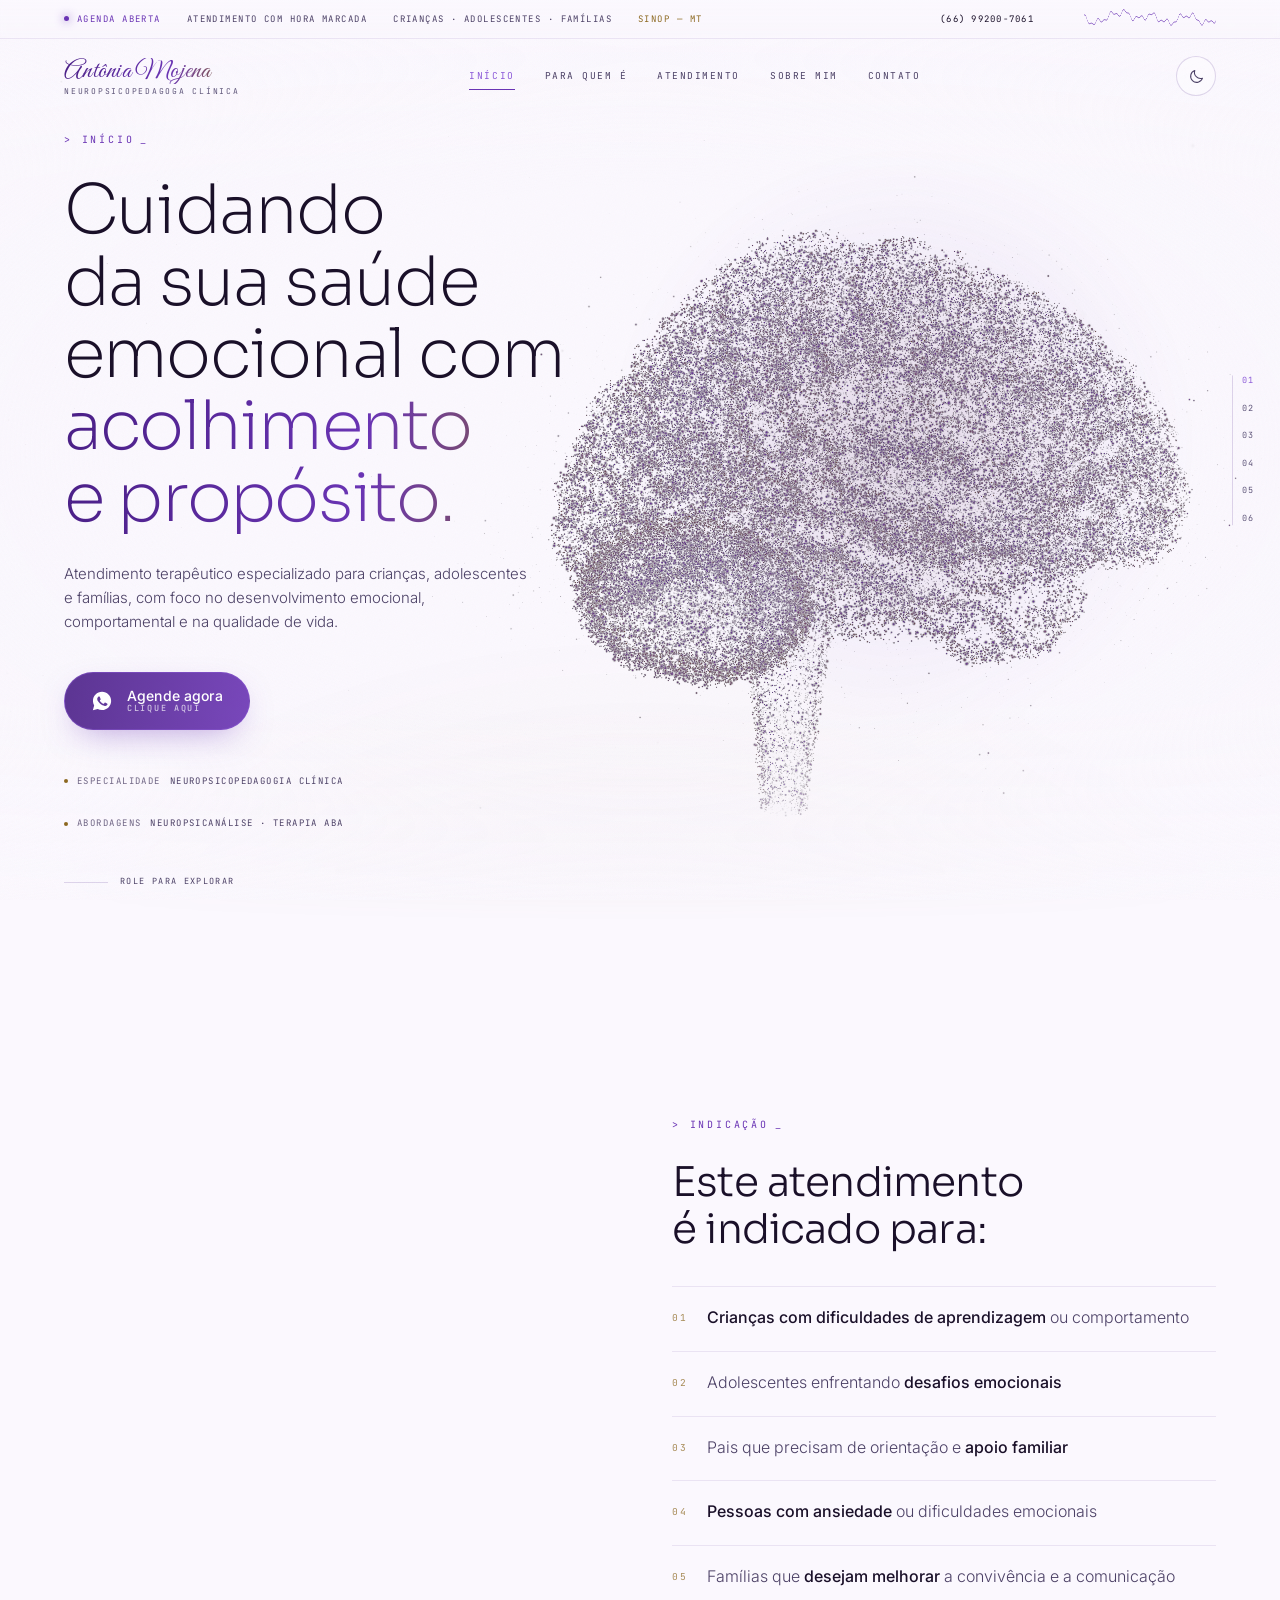
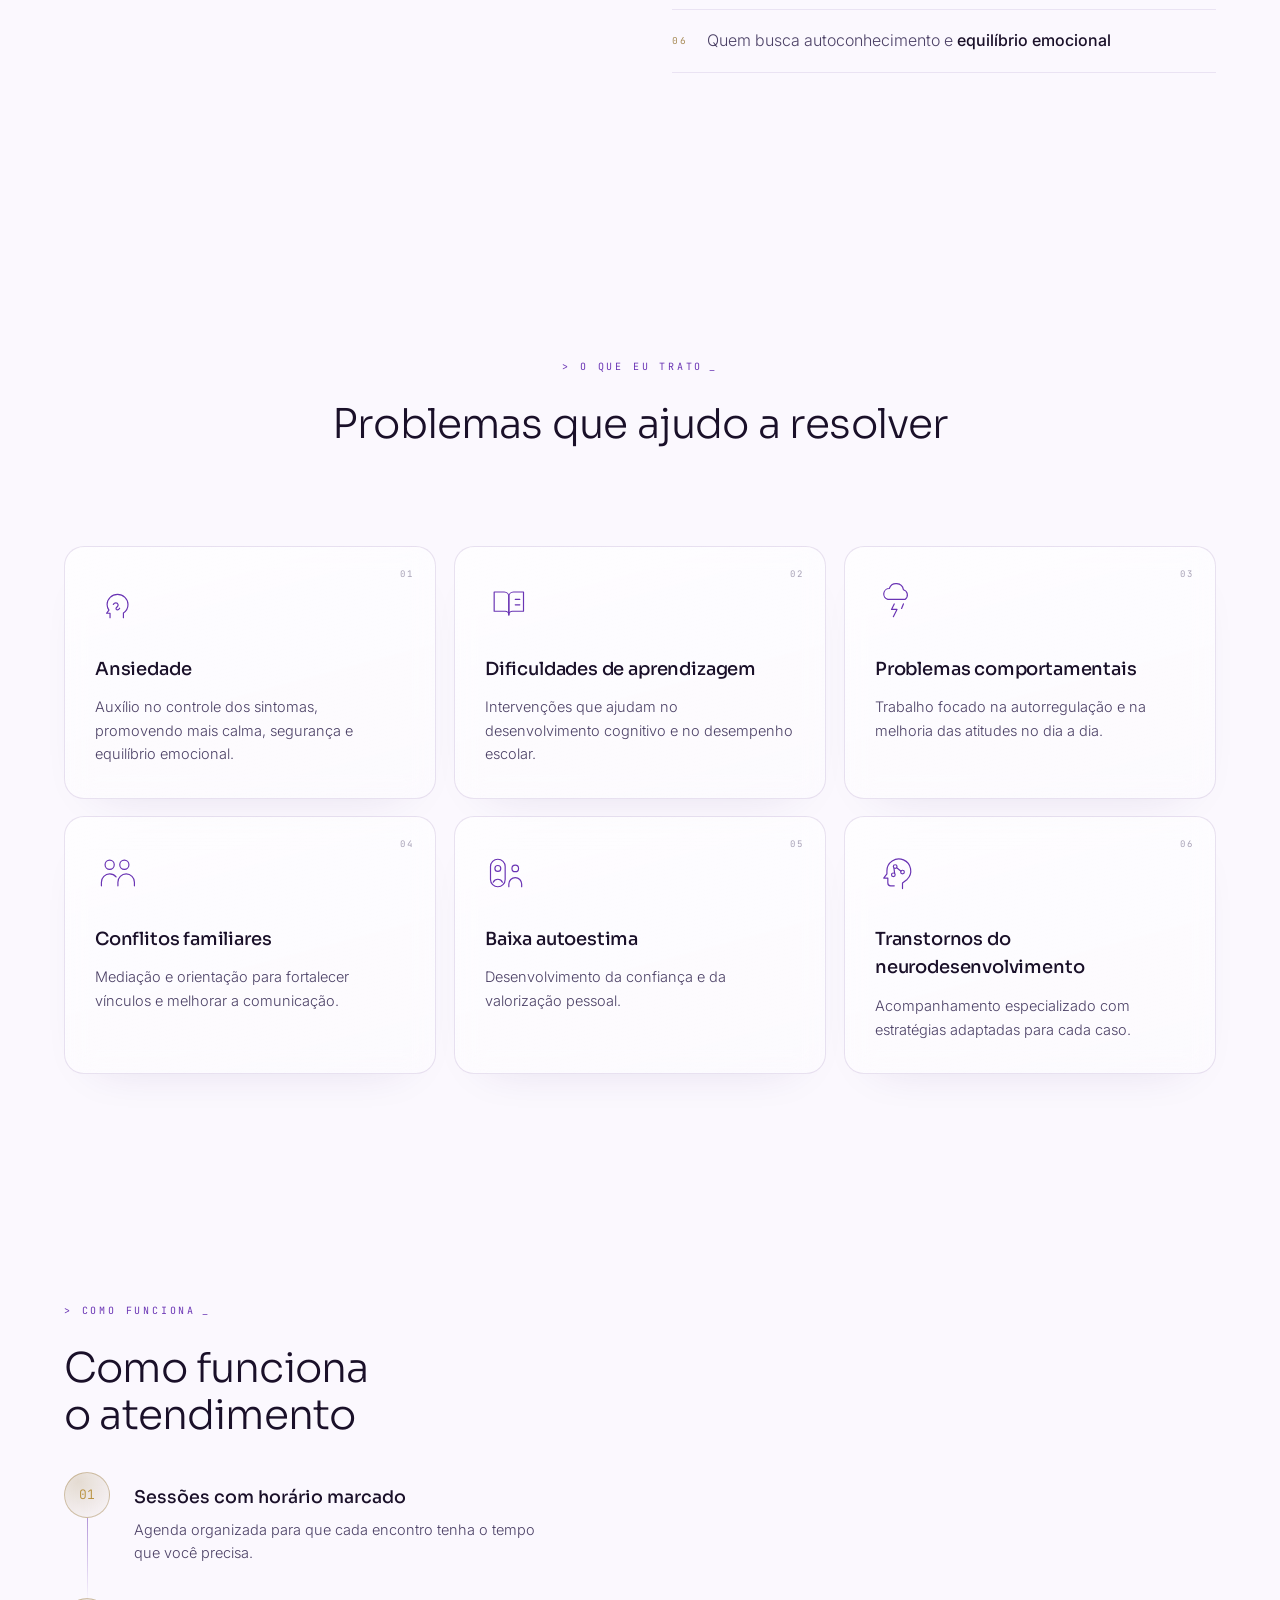
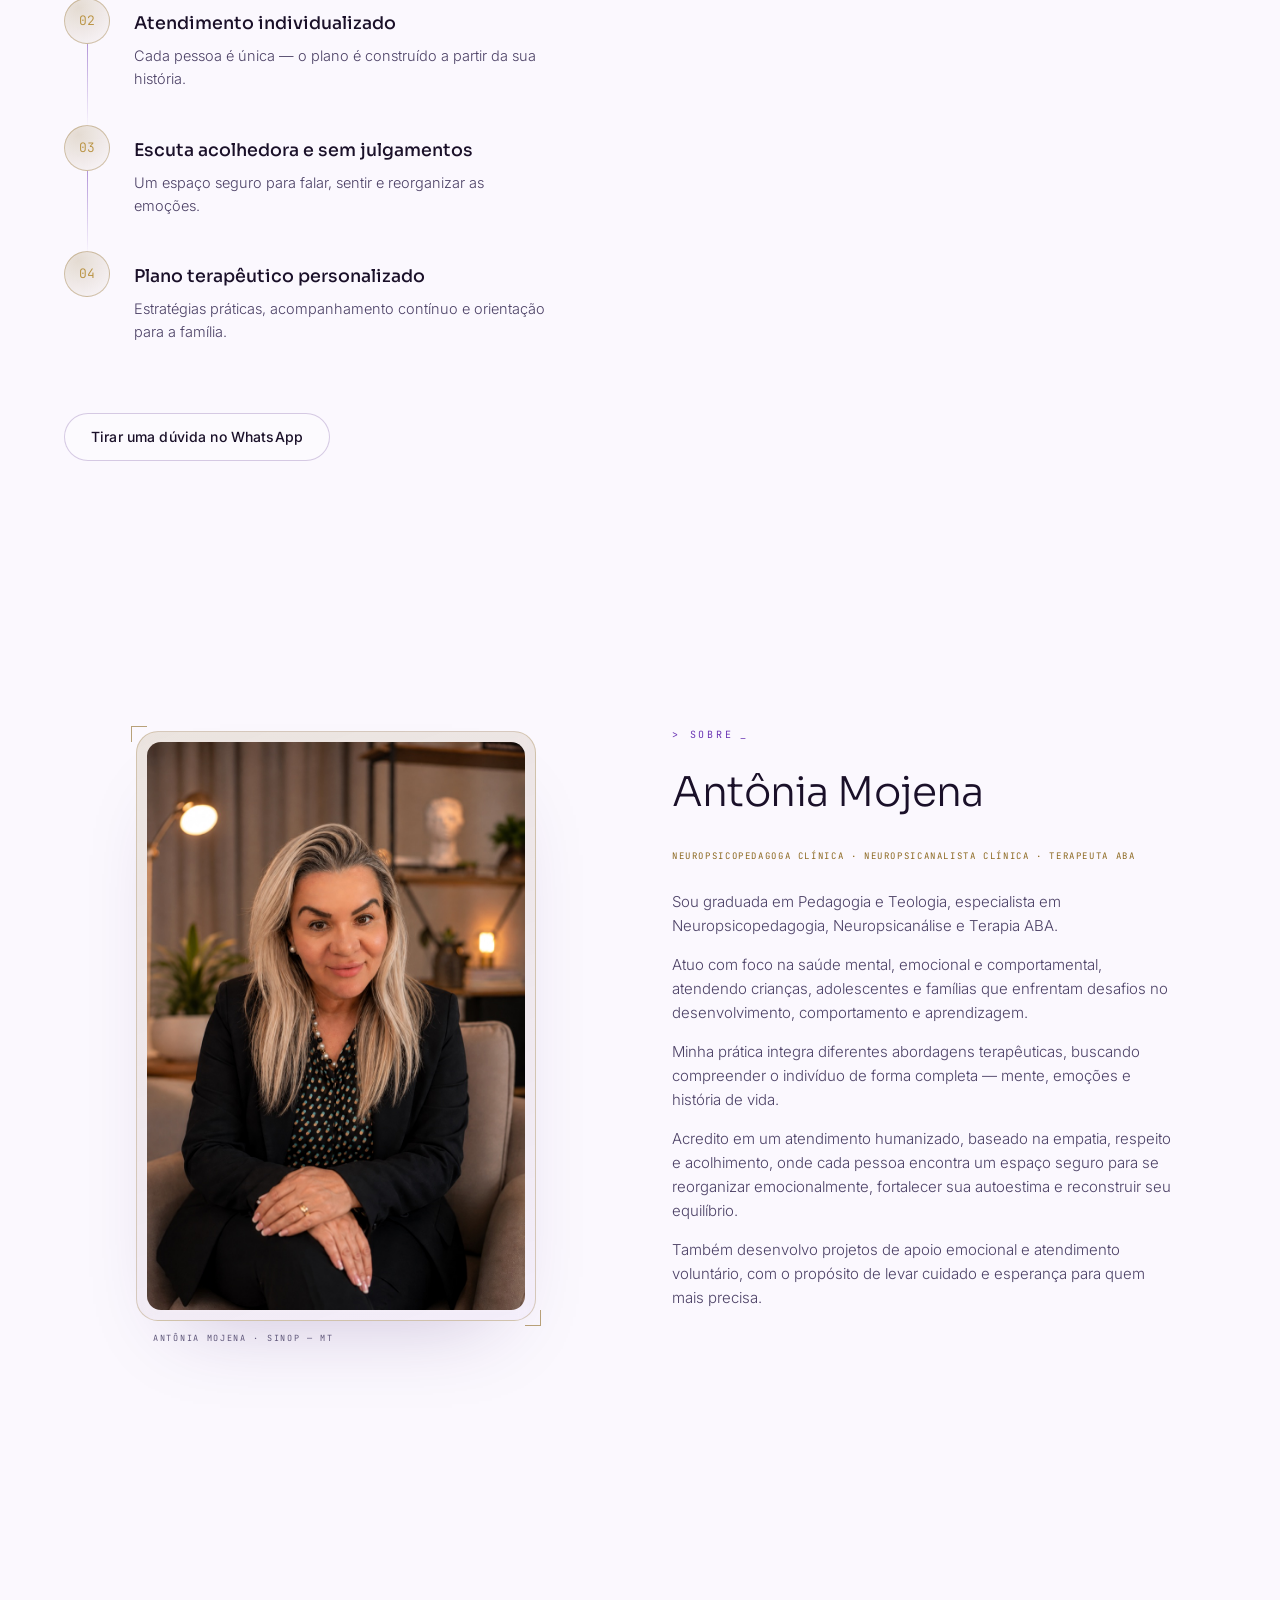
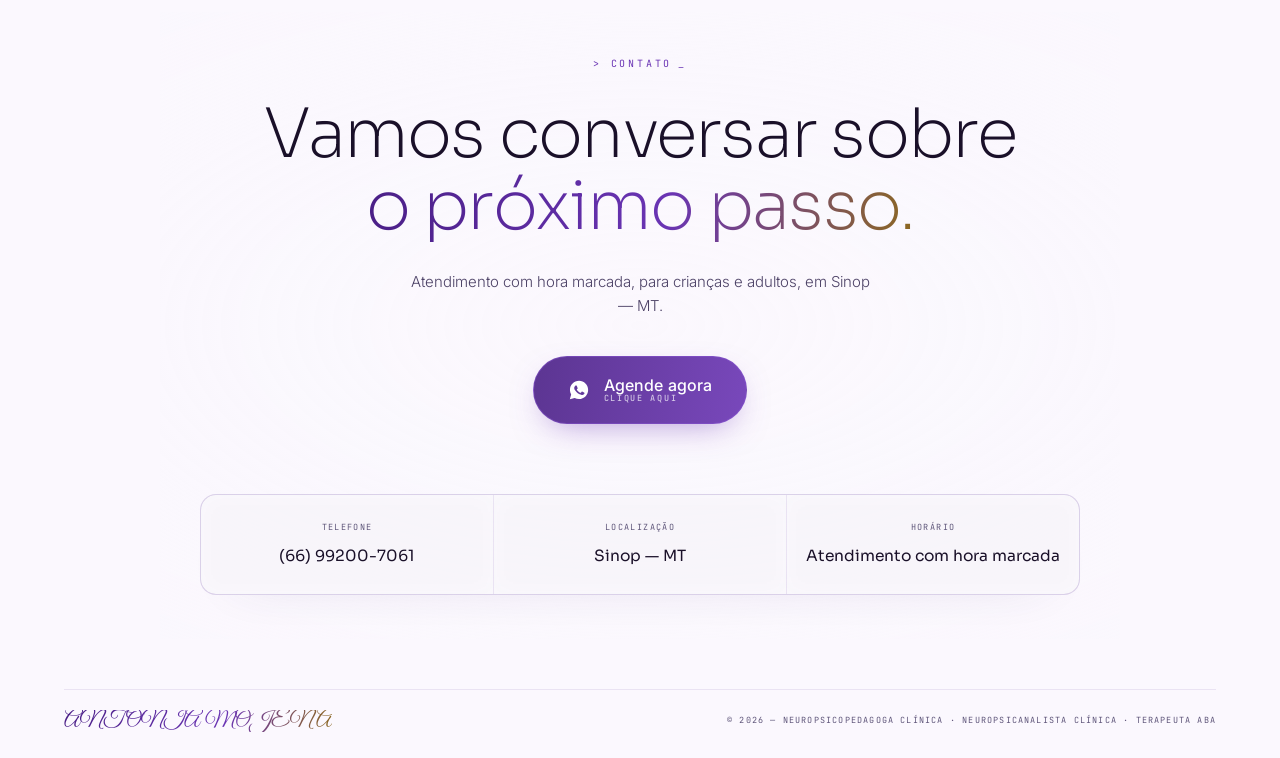
==== commit 302701a0: "Identidade roxa, tema claro, retrato e passe de responsividade Paleta - Identidade passa de verde-sá" ====
--- a/index.html
+++ b/index.html
@@ -1,19 +1,30 @@
 <!doctype html>
-<html lang="pt-BR">
+<html lang="pt-BR" data-theme="luz">
 <head>
 <meta charset="utf-8">
 <meta name="viewport" content="width=device-width, initial-scale=1, viewport-fit=cover">
 <title>Antônia Mojena — Neuropsicopedagoga Clínica | Sinop-MT</title>
 <meta name="description" content="Atendimento terapêutico especializado para crianças, adolescentes e famílias. Neuropsicopedagogia clínica, Neuropsicanálise e Terapia ABA em Sinop-MT.">
-<meta name="theme-color" content="#060a08">
+<meta name="theme-color" content="#FBF8FE">
 <meta property="og:title" content="Antônia Mojena — Neuropsicopedagoga Clínica">
 <meta property="og:description" content="Cuidando da sua saúde emocional com acolhimento e propósito.">
 <meta property="og:type" content="website">
-<link rel="icon" href="data:image/svg+xml,%3Csvg xmlns='http://www.w3.org/2000/svg' viewBox='0 0 32 32'%3E%3Crect width='32' height='32' rx='8' fill='%23081210'/%3E%3Cpath d='M20 26v-3.4a7 7 0 0 0 3.2-5.9c0-4-3.3-7.2-7.4-7.2S8.4 12.7 8.4 16.7c0 1.5.5 2.9 1.3 4L8 22.9h2.5V26' fill='none' stroke='%238FB27C' stroke-width='2' stroke-linecap='round' stroke-linejoin='round'/%3E%3C/svg%3E">
+<link rel="icon" href="data:image/svg+xml,%3Csvg xmlns='http://www.w3.org/2000/svg' viewBox='0 0 32 32'%3E%3Crect width='32' height='32' rx='8' fill='%236A34B4'/%3E%3Cpath d='M20 26v-3.4a7 7 0 0 0 3.2-5.9c0-4-3.3-7.2-7.4-7.2S8.4 12.7 8.4 16.7c0 1.5.5 2.9 1.3 4L8 22.9h2.5V26' fill='none' stroke='%23FBF8FE' stroke-width='2' stroke-linecap='round' stroke-linejoin='round'/%3E%3C/svg%3E">
 <link rel="preconnect" href="https://fonts.googleapis.com">
 <link rel="preconnect" href="https://fonts.gstatic.com" crossorigin>
 <link href="https://fonts.googleapis.com/css2?family=Sora:wght@200;300;400;600;700&family=Inter:wght@300;400;500;600&family=JetBrains+Mono:wght@300;400;500&family=Great+Vibes&display=swap" rel="stylesheet">
-<link rel="stylesheet" href="css/styles.css?v=6">
+<link rel="stylesheet" href="css/styles.css?v=17">
+<script>
+  /* Roda antes do CSS pintar: evita o flash do tema errado no carregamento. */
+  (function () {
+    var t;
+    try { t = localStorage.getItem('am-tema'); } catch (e) {}
+    if (t !== 'noite' && t !== 'luz') t = 'luz';
+    document.documentElement.setAttribute('data-theme', t);
+    var m = document.querySelector('meta[name="theme-color"]');
+    if (m) m.setAttribute('content', t === 'noite' ? '#08060F' : '#FBF8FE');
+  })();
+</script>
 </head>
 <body>
 
@@ -21,9 +32,10 @@
 <div id="boot" class="boot">
   <div class="boot__inner">
     <div class="boot__mark"><span class="wordmark">Antônia Mojena</span></div>
+    <p class="boot__sub mono">NEUROPSICOPEDAGOGA CLÍNICA · SINOP — MT</p>
     <div class="boot__bar"><i id="bootBar"></i></div>
     <div class="boot__status mono">
-      <span id="bootMsg">INICIANDO MONITOR NEURAL</span>
+      <span id="bootMsg">PREPARANDO O ESPAÇO</span>
       <span id="bootPct">0%</span>
     </div>
   </div>
@@ -53,14 +65,14 @@
 <div class="grain" aria-hidden="true"></div>
 
 <!-- ============ HUD SUPERIOR ============ -->
-<header class="hud" aria-hidden="true">
+<header class="hud">
   <div class="hud__row mono">
-    <span class="hud__live"><i class="dot"></i>MONITOR_NEURAL <em>// AO VIVO</em></span>
-    <span class="hud__cell">NEURÔNIOS <b>86.000.000.000</b></span>
-    <span class="hud__cell">PARTÍCULAS <b id="hudParts">0</b></span>
-    <span class="hud__cell">SINAPSES <b id="hudFire">0,00 M/S</b></span>
-    <span class="hud__cell hud__cell--focus">FOCO <b id="hudFocus">DESENVOLVIMENTO_INFANTIL</b></span>
-    <canvas id="wave" class="hud__wave" width="320" height="26"></canvas>
+    <span class="hud__live"><i class="dot"></i>AGENDA ABERTA</span>
+    <span class="hud__cell">ATENDIMENTO COM HORA MARCADA</span>
+    <span class="hud__cell">CRIANÇAS · ADOLESCENTES · FAMÍLIAS</span>
+    <span class="hud__cell hud__cell--local">SINOP — MT</span>
+    <a class="hud__tel" href="tel:+5566992007061">(66) 99200-7061</a>
+    <canvas id="wave" class="hud__wave" width="320" height="26" aria-hidden="true"></canvas>
   </div>
 </header>
 
@@ -80,6 +92,10 @@
     <a href="#sobre">Sobre mim</a>
     <a href="#contato">Contato</a>
   </div>
+  <button class="temaBtn" id="temaBtn" type="button" aria-label="Alternar entre tema claro e escuro" title="Alternar tema">
+    <svg viewBox="0 0 24 24" class="temaBtn__sol" aria-hidden="true"><circle cx="12" cy="12" r="4.6"/><path d="M12 2.6v2.2M12 19.2v2.2M2.6 12h2.2M19.2 12h2.2M5.4 5.4l1.6 1.6M17 17l1.6 1.6M18.6 5.4 17 7M7 17l-1.6 1.6"/></svg>
+    <svg viewBox="0 0 24 24" class="temaBtn__lua" aria-hidden="true"><path d="M20.5 14.4A8.6 8.6 0 0 1 9.6 3.5a8.6 8.6 0 1 0 10.9 10.9Z"/></svg>
+  </button>
   <button class="burger" id="burger" aria-label="Abrir menu" aria-expanded="false" aria-controls="menuMobile">
     <span></span><span></span>
   </button>
@@ -95,17 +111,21 @@
     <a href="#sobre"><span class="mono">05</span>Sobre mim</a>
     <a href="#contato"><span class="mono">06</span>Contato</a>
   </nav>
-  <a class="btn btn--primary menu__cta" href="https://wa.me/5566992007061?text=Ol%C3%A1%2C%20Ant%C3%B4nia!%20Vim%20pelo%20site%20e%20gostaria%20de%20agendar%20uma%20conversa." target="_blank" rel="noopener">
+  <a class="btn btn--primary menu__cta" href="https://wa.me/5566992007061?text=Ol%C3%A1%2C%20Ant%C3%B4nia%21%20Vim%20pelo%20seu%20site%20e%20gostaria%20de%20agendar%20uma%20conversa.%20Quais%20hor%C3%A1rios%20voc%C3%AA%20tem%20dispon%C3%ADveis%3F" target="_blank" rel="noopener">
     <svg viewBox="0 0 24 24" class="ico-wa" aria-hidden="true"><path d="M12.04 2C6.58 2 2.13 6.45 2.13 11.91c0 1.75.46 3.45 1.32 4.95L2 22l5.25-1.38a9.9 9.9 0 0 0 4.79 1.22h.01c5.46 0 9.91-4.45 9.91-9.91C21.96 6.45 17.5 2 12.04 2Zm5.8 14.1c-.24.69-1.42 1.32-1.96 1.36-.5.04-.98.22-3.3-.69-2.77-1.09-4.53-3.92-4.67-4.1-.14-.18-1.12-1.49-1.12-2.85s.71-2.02.96-2.3c.25-.27.55-.34.73-.34h.52c.17 0 .4-.06.62.48.24.57.8 1.97.87 2.11.07.14.12.31.02.49-.09.18-.14.29-.28.45l-.42.48c-.14.14-.28.29-.12.57.16.27.72 1.18 1.54 1.91 1.06.94 1.95 1.23 2.23 1.37.27.14.43.12.59-.07.16-.18.68-.79.86-1.06.18-.27.36-.23.61-.14.25.09 1.6.75 1.87.89.27.14.46.2.53.32.07.11.07.65-.17 1.34Z"/></svg>
     <span>Agende agora <em>clique aqui</em></span>
   </a>
   <p class="menu__meta mono">(66) 99200-7061 · SINOP — MT</p>
+  <button class="temaLinha mono" id="temaBtnMob" type="button">
+    <span class="temaLinha__txt">Tema escuro</span>
+    <span class="temaLinha__pino" aria-hidden="true"><i></i></span>
+  </button>
 </div>
 
 <main>
 
   <!-- ============ 01 — INÍCIO ============ -->
-  <section class="scene scene--split" id="inicio" data-scene="0" data-focus="DESENVOLVIMENTO_INFANTIL">
+  <section class="scene scene--split" id="inicio" data-scene="0">
     <div class="scene__col scene__col--text">
       <p class="eyebrow mono rv">&gt; INÍCIO <i class="caret">_</i></p>
       <h1 class="display rv" data-d="1">
@@ -117,14 +137,14 @@
         com foco no desenvolvimento emocional, comportamental e na qualidade de vida.
       </p>
       <div class="rv" data-d="3">
-        <a class="btn btn--primary" href="https://wa.me/5566992007061?text=Ol%C3%A1%2C%20Ant%C3%B4nia!%20Vim%20pelo%20site%20e%20gostaria%20de%20agendar%20uma%20conversa." target="_blank" rel="noopener">
+        <a class="btn btn--primary" href="https://wa.me/5566992007061?text=Ol%C3%A1%2C%20Ant%C3%B4nia%21%20Vim%20pelo%20seu%20site%20e%20me%20identifiquei%20com%20a%20forma%20como%20voc%C3%AA%20descreve%20o%20atendimento.%20Gostaria%20de%20agendar%20uma%20conversa%20%E2%80%94%20pode%20me%20contar%20como%20funciona%20o%20primeiro%20encontro%20e%20quais%20hor%C3%A1rios%20voc%C3%AA%20tem%20dispon%C3%ADveis%3F" target="_blank" rel="noopener">
           <svg viewBox="0 0 24 24" class="ico-wa" aria-hidden="true"><path d="M12.04 2C6.58 2 2.13 6.45 2.13 11.91c0 1.75.46 3.45 1.32 4.95L2 22l5.25-1.38a9.9 9.9 0 0 0 4.79 1.22h.01c5.46 0 9.91-4.45 9.91-9.91C21.96 6.45 17.5 2 12.04 2Zm5.8 14.1c-.24.69-1.42 1.32-1.96 1.36-.5.04-.98.22-3.3-.69-2.77-1.09-4.53-3.92-4.67-4.1-.14-.18-1.12-1.49-1.12-2.85s.71-2.02.96-2.3c.25-.27.55-.34.73-.34h.52c.17 0 .4-.06.62.48.24.57.8 1.97.87 2.11.07.14.12.31.02.49-.09.18-.14.29-.28.45l-.42.48c-.14.14-.28.29-.12.57.16.27.72 1.18 1.54 1.91 1.06.94 1.95 1.23 2.23 1.37.27.14.43.12.59-.07.16-.18.68-.79.86-1.06.18-.27.36-.23.61-.14.25.09 1.6.75 1.87.89.27.14.46.2.53.32.07.11.07.65-.17 1.34Z"/></svg>
           <span>Agende agora <em>clique aqui</em></span>
         </a>
       </div>
       <ul class="meta mono rv" data-d="4">
-        <li><span>ESPECIALIDADE</span> NEUROPSICOPEDAGOGIA · ABA</li>
-        <li><span>STATUS</span> <b class="ok">AGENDA ABERTA</b></li>
+        <li><span>ESPECIALIDADE</span> NEUROPSICOPEDAGOGIA CLÍNICA</li>
+        <li><span>ABORDAGENS</span> NEUROPSICANÁLISE · TERAPIA ABA</li>
       </ul>
     </div>
     <div class="scene__col scene__col--void" aria-hidden="true"></div>
@@ -132,7 +152,7 @@
   </section>
 
   <!-- ============ 02 — PARA QUEM É ============ -->
-  <section class="scene scene--split reverse" id="indicacao" data-scene="1" data-focus="MAPEAMENTO_DE_PERFIL">
+  <section class="scene scene--split reverse" id="indicacao" data-scene="1">
     <div class="scene__col scene__col--void" aria-hidden="true"></div>
     <div class="scene__col scene__col--text">
       <p class="eyebrow mono rv">&gt; INDICAÇÃO <i class="caret">_</i></p>
@@ -149,9 +169,9 @@
   </section>
 
   <!-- ============ 03 — O QUE TRATO ============ -->
-  <section class="scene scene--center" id="cuidado" data-scene="2" data-focus="INTERVENCAO_CLINICA">
+  <section class="scene scene--center" id="cuidado" data-scene="2">
     <div class="scene__head">
-      <p class="eyebrow mono rv">&gt; CUIDADO <i class="caret">_</i></p>
+      <p class="eyebrow mono rv">&gt; O QUE EU TRATO <i class="caret">_</i></p>
       <h2 class="title title--center rv" data-d="1">Problemas que ajudo a resolver</h2>
     </div>
     <div class="cards">
@@ -195,9 +215,9 @@
   </section>
 
   <!-- ============ 04 — PROTOCOLO ============ -->
-  <section class="scene scene--split" id="protocolo" data-scene="3" data-focus="PLANO_TERAPEUTICO">
+  <section class="scene scene--split" id="protocolo" data-scene="3">
     <div class="scene__col scene__col--text">
-      <p class="eyebrow mono rv">&gt; PROTOCOLO <i class="caret">_</i></p>
+      <p class="eyebrow mono rv">&gt; COMO FUNCIONA <i class="caret">_</i></p>
       <h2 class="title rv" data-d="1">Como funciona o atendimento</h2>
       <ol class="steps">
         <li class="rv" data-d="2"><span class="steps__n">01</span><div><h3>Sessões com horário marcado</h3><p>Agenda organizada para que cada encontro tenha o tempo que você precisa.</p></div></li>
@@ -206,7 +226,7 @@
         <li class="rv" data-d="5"><span class="steps__n">04</span><div><h3>Plano terapêutico personalizado</h3><p>Estratégias práticas, acompanhamento contínuo e orientação para a família.</p></div></li>
       </ol>
       <div class="rv" data-d="6">
-        <a class="btn btn--ghost" href="https://wa.me/5566992007061?text=Ol%C3%A1%2C%20Ant%C3%B4nia!%20Gostaria%20de%20entender%20como%20funciona%20o%20atendimento." target="_blank" rel="noopener">
+        <a class="btn btn--ghost" href="https://wa.me/5566992007061?text=Ol%C3%A1%2C%20Ant%C3%B4nia%21%20Estava%20no%20seu%20site%20lendo%20como%20funciona%20o%20atendimento%20e%20fiquei%20com%20uma%20d%C3%BAvida.%20Pode%20me%20ajudar%3F" target="_blank" rel="noopener">
           <span>Tirar uma dúvida no WhatsApp</span>
         </a>
       </div>
@@ -215,12 +235,12 @@
   </section>
 
   <!-- ============ 05 — SOBRE ============ -->
-  <section class="scene scene--split reverse" id="sobre" data-scene="4" data-focus="ANTONIA_MOJENA">
+  <section class="scene scene--split reverse" id="sobre" data-scene="4">
     <div class="scene__col scene__col--media">
       <figure class="portrait rv" data-d="1">
         <img src="assets/antonia.jpg" alt="Antônia Mojena" onerror="this.closest('.portrait').classList.add('is-empty');this.remove()">
-        <span class="portrait__hint mono">coloque a foto em<br><b>assets/antonia.jpg</b></span>
-        <figcaption class="mono">ANTÔNIA_MOJENA · SINOP-MT</figcaption>
+        <span class="portrait__hint mono">a foto entra aqui<br><b>assets/antonia.jpg</b></span>
+        <figcaption class="mono">ANTÔNIA MOJENA · SINOP — MT</figcaption>
       </figure>
     </div>
     <div class="scene__col scene__col--text">
@@ -238,13 +258,13 @@
   </section>
 
   <!-- ============ 06 — CONTATO ============ -->
-  <section class="scene scene--center scene--final" id="contato" data-scene="5" data-focus="AGENDA_ABERTA">
+  <section class="scene scene--center scene--final" id="contato" data-scene="5">
     <div class="final">
       <p class="eyebrow mono rv">&gt; CONTATO <i class="caret">_</i></p>
       <h2 class="display display--center rv" data-d="1">Vamos conversar sobre<br><span class="hl">o próximo passo.</span></h2>
       <p class="lede lede--center rv" data-d="2">Atendimento com hora marcada, para crianças e adultos, em Sinop — MT.</p>
       <div class="rv" data-d="3">
-        <a class="btn btn--primary btn--lg" href="https://wa.me/5566992007061?text=Ol%C3%A1%2C%20Ant%C3%B4nia!%20Vim%20pelo%20site%20e%20gostaria%20de%20agendar%20uma%20conversa." target="_blank" rel="noopener">
+        <a class="btn btn--primary btn--lg" href="https://wa.me/5566992007061?text=Ol%C3%A1%2C%20Ant%C3%B4nia%21%20Li%20seu%20site%20inteiro%20e%20gostaria%20de%20dar%20o%20pr%C3%B3ximo%20passo.%20Podemos%20agendar%20uma%20conversa%3F%20Me%20conta%2C%20por%20favor%2C%20como%20funciona%20o%20primeiro%20encontro%20e%20quais%20hor%C3%A1rios%20est%C3%A3o%20dispon%C3%ADveis." target="_blank" rel="noopener">
           <svg viewBox="0 0 24 24" class="ico-wa" aria-hidden="true"><path d="M12.04 2C6.58 2 2.13 6.45 2.13 11.91c0 1.75.46 3.45 1.32 4.95L2 22l5.25-1.38a9.9 9.9 0 0 0 4.79 1.22h.01c5.46 0 9.91-4.45 9.91-9.91C21.96 6.45 17.5 2 12.04 2Zm5.8 14.1c-.24.69-1.42 1.32-1.96 1.36-.5.04-.98.22-3.3-.69-2.77-1.09-4.53-3.92-4.67-4.1-.14-.18-1.12-1.49-1.12-2.85s.71-2.02.96-2.3c.25-.27.55-.34.73-.34h.52c.17 0 .4-.06.62.48.24.57.8 1.97.87 2.11.07.14.12.31.02.49-.09.18-.14.29-.28.45l-.42.48c-.14.14-.28.29-.12.57.16.27.72 1.18 1.54 1.91 1.06.94 1.95 1.23 2.23 1.37.27.14.43.12.59-.07.16-.18.68-.79.86-1.06.18-.27.36-.23.61-.14.25.09 1.6.75 1.87.89.27.14.46.2.53.32.07.11.07.65-.17 1.34Z"/></svg>
           <span>Agende agora <em>clique aqui</em></span>
         </a>
@@ -281,12 +301,12 @@
 </aside>
 
 <!-- ============ WHATSAPP FLUTUANTE ============ -->
-<a class="wa-float" href="https://wa.me/5566992007061?text=Ol%C3%A1%2C%20Ant%C3%B4nia!%20Vim%20pelo%20site%20e%20gostaria%20de%20agendar%20uma%20conversa." target="_blank" rel="noopener" aria-label="Falar no WhatsApp">
+<a class="wa-float" href="https://wa.me/5566992007061?text=Ol%C3%A1%2C%20Ant%C3%B4nia%21%20Vim%20pelo%20seu%20site%20e%20gostaria%20de%20agendar%20uma%20conversa.%20Quais%20hor%C3%A1rios%20voc%C3%AA%20tem%20dispon%C3%ADveis%3F" target="_blank" rel="noopener" aria-label="Falar no WhatsApp">
   <svg viewBox="0 0 24 24" aria-hidden="true"><path d="M12.04 2C6.58 2 2.13 6.45 2.13 11.91c0 1.75.46 3.45 1.32 4.95L2 22l5.25-1.38a9.9 9.9 0 0 0 4.79 1.22h.01c5.46 0 9.91-4.45 9.91-9.91C21.96 6.45 17.5 2 12.04 2Zm5.8 14.1c-.24.69-1.42 1.32-1.96 1.36-.5.04-.98.22-3.3-.69-2.77-1.09-4.53-3.92-4.67-4.1-.14-.18-1.12-1.49-1.12-2.85s.71-2.02.96-2.3c.25-.27.55-.34.73-.34h.52c.17 0 .4-.06.62.48.24.57.8 1.97.87 2.11.07.14.12.31.02.49-.09.18-.14.29-.28.45l-.42.48c-.14.14-.28.29-.12.57.16.27.72 1.18 1.54 1.91 1.06.94 1.95 1.23 2.23 1.37.27.14.43.12.59-.07.16-.18.68-.79.86-1.06.18-.27.36-.23.61-.14.25.09 1.6.75 1.87.89.27.14.46.2.53.32.07.11.07.65-.17 1.34Z"/></svg>
   <span>Agende agora</span>
 </a>
 
-<script src="js/brain.js?v=6"></script>
-<script src="js/main.js?v=6"></script>
+<script src="js/brain.js?v=17"></script>
+<script src="js/main.js?v=17"></script>
 </body>
 </html>
--- a/css/styles.css
+++ b/css/styles.css
@@ -1,28 +1,62 @@
 /* =========================================================
    ANTÔNIA MOJENA — Monitor Neural
-   Paleta: verde-sálvia + dourado sobre tinta profunda
-   ========================================================= */
-
+   Identidade: roxo (ametista) + dourado.
+   Dois temas: "luz" (fundo claro, padrão) e "noite" (tinta profunda).
+   Tudo o que muda entre os dois está nas variáveis deste bloco — nenhuma cor
+   literal deve aparecer no resto do arquivo.
+   ========================================================= */
+
+/* ---------- TEMA CLARO (padrão) ---------- */
 :root{
-  --ink:        #050908;
-  --ink-2:      #081210;
-  --ink-3:      #0d1a16;
-
-  --sage:       #8FB27C;
-  --sage-soft:  #B2CFA2;
-  --sage-deep:  #5E7A52;
-
-  --gold:       #C9A97C;
-  --gold-soft:  #E4CBA4;
-
-  --txt:        #E9F0E9;
-  --txt-mut:    #94A695;
-  --txt-dim:    #61705F;
-
-  --line:       rgba(190, 215, 190, .12);
-  --line-soft:  rgba(190, 215, 190, .07);
-
-  --wa:         #4EA96B;
+  --ink:        #FBF8FE;
+  --ink-2:      #F3ECFC;
+  --ink-3:      #E9DEF8;
+
+  --brand:      #6A34B4;   /* ametista */
+  --brand-soft: #8C5AD8;
+  --brand-deep: #4A1F86;
+  --brand-rgb:       106 52 180;
+  --brand-soft-rgb:  140 90 216;
+  --brand-deep-rgb:   74 31 134;
+
+  --gold:       #8C6820;
+  --gold-soft:  #B8903D;
+  --gold-rgb:      140 104 32;
+
+  --txt:        #1A1029;
+  --txt-mut:    #4C4166;
+  --txt-dim:    #5F567A;
+  --micro:      var(--txt-mut);   /* mono pequeno POR CIMA do cérebro */
+
+  --line:       rgb(74 31 134 / .17);
+  --line-soft:  rgb(74 31 134 / .09);
+
+  --veil-rgb:   251 248 254;   /* cor do véu que protege o texto sobre o cérebro */
+  --panel-rgb:  255 255 255;   /* fundo de painéis: menu, cartões de contato */
+  --card-a:     rgb(255 255 255 / .70);
+  --card-b:     rgb(255 255 255 / .34);
+  --shadow:     rgb(58 26 104 / .18);
+  --shadow-2:   rgb(58 26 104 / .26);
+  --on-brand:   #FFFFFF;       /* texto por cima do botão roxo */
+  --glow-op:    .55;
+  --veil-k:     .72;
+  --grain-op:   .03;
+  --grain-blend: multiply;
+
+  --wm-1: var(--brand-deep);
+  --wm-2: var(--brand);
+  --wm-3: var(--gold);
+
+  --hl-1: var(--brand-deep);
+  --hl-2: var(--brand);
+  --hl-3: var(--gold);
+  --btn-hover-a: var(--brand-deep);
+  --btn-hover-b: #7B2E9E;
+
+  --wa:         #1F8F4D;
+  --wa-deep:    #146535;
+  --wa-rgb:     31 143 77;
+  --on-wa:      #FFFFFF;
 
   --f-disp: 'Sora', 'Segoe UI', system-ui, sans-serif;
   --f-body: 'Inter', 'Segoe UI', system-ui, sans-serif;
@@ -32,6 +66,63 @@
   --pad: clamp(20px, 5vw, 88px);
   --ease: cubic-bezier(.16,.84,.28,1);
 }
+
+/* ---------- TEMA NOITE ---------- */
+[data-theme="noite"]{
+  --ink:        #08060F;
+  --ink-2:      #100B1C;
+  --ink-3:      #191130;
+
+  --brand:      #A98BE8;
+  --brand-soft: #CDB6FA;
+  --brand-deep: #6A46AC;
+  --brand-rgb:      169 139 232;
+  --brand-soft-rgb: 205 182 250;
+  --brand-deep-rgb: 106  70 172;
+
+  --gold:       #C9A97C;
+  --gold-soft:  #E4CBA4;
+  --gold-rgb:      201 169 124;
+
+  --txt:        #EDE9F7;
+  --txt-mut:    #A093BE;
+  --txt-dim:    #8478A6;
+  --micro:      #C9BFE0;          /* no escuro precisa ser mais claro: o pior
+                                     fundo ali é uma partícula acesa, não a tinta */
+
+  --line:       rgb(200 185 235 / .13);
+  --line-soft:  rgb(200 185 235 / .07);
+
+  --veil-rgb:   8 6 15;
+  --panel-rgb:  14 10 26;
+  --card-a:     rgb(255 255 255 / .05);
+  --card-b:     rgb(255 255 255 / .012);
+  --shadow:     rgb(0 0 0 / .9);
+  --shadow-2:   rgb(0 0 0 / .95);
+  --on-brand:   #0E0719;
+  --glow-op:    1;
+  --veil-k:     1;
+  --grain-op:   .045;
+  --grain-blend: overlay;
+
+  --wm-1: var(--gold-soft);
+  --wm-2: var(--brand-soft);
+  --wm-3: var(--gold);
+
+  --hl-1: var(--brand-soft);
+  --hl-2: var(--gold-soft);
+  --hl-3: var(--gold);
+  --btn-hover-a: var(--brand-soft);
+  --btn-hover-b: var(--gold-soft);
+
+  --wa:         #4EA96B;
+  --wa-deep:    #3F8F5B;
+  --wa-rgb:     78 169 107;
+  --on-wa:      #06120B;
+}
+
+html{ color-scheme:light; }
+[data-theme="noite"]{ color-scheme:dark; }
 
 *,*::before,*::after{ box-sizing:border-box; }
 
@@ -54,12 +145,12 @@
 a{ color:inherit; text-decoration:none; }
 ul,ol{ margin:0; padding:0; list-style:none; }
 
-::selection{ background:rgba(143,178,124,.3); color:#fff; }
+::selection{ background:rgb(var(--brand-rgb) / .22); color:inherit; }
 
 ::-webkit-scrollbar{ width:8px; }
 ::-webkit-scrollbar-track{ background:var(--ink); }
-::-webkit-scrollbar-thumb{ background:rgba(143,178,124,.25); border-radius:8px; }
-::-webkit-scrollbar-thumb:hover{ background:rgba(143,178,124,.45); }
+::-webkit-scrollbar-thumb{ background:rgb(var(--brand-rgb) / .25); border-radius:8px; }
+::-webkit-scrollbar-thumb:hover{ background:rgb(var(--brand-rgb) / .45); }
 
 .mono{
   font-family:var(--f-mono);
@@ -74,7 +165,7 @@
   font-size:1.9em;
   line-height:1;
   letter-spacing:.01em;
-  background:linear-gradient(100deg, var(--gold-soft), var(--sage-soft) 60%, var(--gold));
+  background:linear-gradient(100deg, var(--wm-1), var(--wm-2) 60%, var(--wm-3));
   -webkit-background-clip:text;
   background-clip:text;
   color:transparent;
@@ -85,27 +176,45 @@
    ========================================================= */
 .boot{
   position:fixed; inset:0; z-index:200;
-  background:radial-gradient(120% 90% at 50% 45%, #0b1714 0%, var(--ink) 70%);
+  background:radial-gradient(120% 90% at 50% 45%, var(--ink-2) 0%, var(--ink) 70%);
   display:grid; place-items:center;
-  transition:opacity 1.1s var(--ease), visibility 1.1s;
+  /* a cortina só começa a sair depois que o conteúdo dela já subiu (0,26s) */
+  transition:opacity .85s var(--ease) .26s, visibility .85s .26s;
 }
 .boot.is-done{ opacity:0; visibility:hidden; pointer-events:none; }
-.boot__inner{ width:min(420px, 76vw); text-align:center; }
-.boot__mark{ font-size:22px; margin-bottom:30px; opacity:0; animation:fadeUp 1.2s var(--ease) .15s forwards; }
+
+.boot__inner{
+  width:min(720px, 86vw); text-align:center;
+  transition:opacity .5s var(--ease), transform .8s var(--ease), filter .6s var(--ease);
+}
+/* saída: o bloco sobe, desfoca e some — o cérebro já está acendendo atrás */
+.boot.is-done .boot__inner{ opacity:0; transform:translateY(-22px) scale(.965); filter:blur(7px); }
+
+.boot__mark{ opacity:0; animation:fadeUp 1.3s var(--ease) .15s forwards; }
+.boot__mark .wordmark{ font-size:clamp(46px, 8.5vw, 92px); }
+.boot__sub{
+  margin:14px 0 40px; color:var(--txt-dim); font-size:9.5px;
+  opacity:0; animation:fadeUp 1s var(--ease) .45s forwards;
+}
 .boot__bar{
   height:1px; background:var(--line); position:relative; overflow:hidden;
-  opacity:0; animation:fadeUp .8s var(--ease) .5s forwards;
+  opacity:0; animation:fadeUp .8s var(--ease) .65s forwards;
 }
 .boot__bar i{
   position:absolute; inset:0 100% 0 0;
-  background:linear-gradient(90deg, var(--sage-deep), var(--sage), var(--gold));
+  background:linear-gradient(90deg, var(--brand-deep), var(--brand), var(--gold));
   transition:right .25s linear;
-  box-shadow:0 0 14px rgba(143,178,124,.7);
+  box-shadow:0 0 14px rgb(var(--brand-rgb) / .7);
 }
 .boot__status{
   display:flex; justify-content:space-between; margin-top:14px;
   color:var(--txt-dim); font-size:9.5px;
-  opacity:0; animation:fadeUp .8s var(--ease) .7s forwards;
+  opacity:0; animation:fadeUp .8s var(--ease) .85s forwards;
+}
+.boot__status #bootPct{ opacity:.55; }
+
+@media (max-width:560px){
+  .boot__sub{ margin-bottom:32px; letter-spacing:.14em; font-size:8.5px; }
 }
 @keyframes fadeUp{ from{opacity:0; transform:translateY(10px);} to{opacity:1; transform:none;} }
 
@@ -115,13 +224,13 @@
 .glow{
   position:fixed; inset:0; z-index:0; pointer-events:none;
   background:
-    radial-gradient(34vw 34vw at calc(50% + var(--gx, 21%)) calc(50% - var(--gy, 1%)), rgba(143,178,124,.20), transparent 68%),
-    radial-gradient(26vw 26vw at calc(50% + var(--gx, 21%)) calc(50% - var(--gy, 1%)), rgba(201,169,124,.13), transparent 62%),
-    radial-gradient(70vw 42vw at 50% 112%, rgba(201,169,124,.10), transparent 72%);
+    radial-gradient(34vw 34vw at calc(50% + var(--gx, 21%)) calc(50% - var(--gy, 1%)), rgb(var(--brand-rgb) / .20), transparent 68%),
+    radial-gradient(26vw 26vw at calc(50% + var(--gx, 21%)) calc(50% - var(--gy, 1%)), rgb(var(--gold-rgb) / .13), transparent 62%),
+    radial-gradient(70vw 42vw at 50% 112%, rgb(var(--gold-rgb) / .10), transparent 72%);
   filter:blur(14px);
   opacity:0; transition:opacity 2s var(--ease) .4s;
 }
-.is-booted .glow{ opacity:1; }
+.is-booted .glow{ opacity:var(--glow-op, 1); }
 
 .brain-canvas{
   position:fixed; inset:0; width:100%; height:100%;
@@ -133,21 +242,21 @@
 .veil{
   position:fixed; inset:0; z-index:2; pointer-events:none;
   background:
-    radial-gradient(90% 65% at 50% 50%, rgba(5,9,8,0) 30%, rgba(5,9,8,.72) 100%),
-    linear-gradient(180deg, rgba(5,9,8,.85) 0%, rgba(5,9,8,0) 22%, rgba(5,9,8,0) 74%, rgba(5,9,8,.9) 100%);
+    radial-gradient(90% 65% at 50% 50%, rgb(var(--veil-rgb) / 0) 30%, rgb(var(--veil-rgb) / .72) 100%),
+    linear-gradient(180deg, rgb(var(--veil-rgb) / .85) 0%, rgb(var(--veil-rgb) / 0) 22%, rgb(var(--veil-rgb) / 0) 74%, rgb(var(--veil-rgb) / .9) 100%);
   opacity:1;
 }
 .veil::after{
   content:''; position:absolute; inset:0;
   background:var(--ink);
-  opacity:var(--veil, 0);
+  opacity:calc(var(--veil, 0) * var(--veil-k, 1));
   transition:opacity .6s var(--ease);
 }
 
 .grain{
-  position:fixed; inset:0; z-index:3; pointer-events:none; opacity:.045;
+  position:fixed; inset:0; z-index:3; pointer-events:none; opacity:var(--grain-op, .045);
   background-image:url("data:image/svg+xml,%3Csvg xmlns='http://www.w3.org/2000/svg' width='140' height='140'%3E%3Cfilter id='n'%3E%3CfeTurbulence type='fractalNoise' baseFrequency='.9' numOctaves='3'/%3E%3C/filter%3E%3Crect width='140' height='140' filter='url(%23n)'/%3E%3C/svg%3E");
-  mix-blend-mode:overlay;
+  mix-blend-mode:var(--grain-blend, overlay);
 }
 
 /* =========================================================
@@ -155,9 +264,9 @@
    ========================================================= */
 .hud{
   position:fixed; top:0; left:0; right:0; z-index:40;
-  padding:0 var(--pad); pointer-events:none;
+  padding:0 var(--pad); pointer-events:none;   /* o telefone reativa abaixo */
   border-bottom:1px solid var(--line-soft);
-  background:linear-gradient(180deg, rgba(5,9,8,.85), rgba(5,9,8,0));
+  background:linear-gradient(180deg, rgb(var(--veil-rgb) / .85), rgb(var(--veil-rgb) / 0));
   backdrop-filter:blur(3px);
   opacity:0; transform:translateY(-8px);
   transition:opacity 1.2s var(--ease) .3s, transform 1.2s var(--ease) .3s;
@@ -167,20 +276,33 @@
   display:flex; align-items:center; gap:26px;
   height:38px; color:var(--txt-dim); font-size:9px; white-space:nowrap;
 }
-.hud__live{ color:var(--sage); display:flex; align-items:center; gap:8px; }
-.hud__live em{ color:var(--txt-dim); font-style:normal; }
-.hud__cell b{ color:var(--txt-mut); font-weight:400; margin-left:7px; }
-.hud__cell--focus b{ color:var(--gold); }
+.hud__live{ color:var(--brand); display:flex; align-items:center; gap:8px; }
+.hud__cell{ color:var(--txt-mut); }
+.hud__cell--local{ color:var(--gold); }
+.hud__tel{
+  margin-left:auto; pointer-events:auto;
+  color:var(--txt); letter-spacing:.14em;
+  /* a linha do HUD tem altura fixa, então este respiro só aumenta a área de
+     toque (chega a 44px) sem empurrar nada */
+  padding:15px 8px; margin-right:-8px;
+  display:flex; align-items:center;
+  transition:color .3s;
+  -webkit-tap-highlight-color:transparent;
+}
+.hud__tel:hover{ color:var(--brand); }
 .hud .dot{
-  width:5px; height:5px; border-radius:50%; background:var(--sage);
-  box-shadow:0 0 10px var(--sage); animation:pulse 2s infinite;
+  width:5px; height:5px; border-radius:50%; background:var(--brand);
+  box-shadow:0 0 10px var(--brand); animation:pulse 2s infinite;
 }
 @keyframes pulse{ 0%,100%{opacity:1;} 50%{opacity:.25;} }
-.hud__wave{ margin-left:auto; width:200px; height:26px; opacity:.75; }
-
-@media (max-width:1180px){ .hud__cell:nth-of-type(2){ display:none; } .hud__wave{ display:none; } }
-@media (max-width:900px){ .hud__cell{ display:none; } .hud__cell--focus{ display:inline; } }
-@media (max-width:560px){ .hud__cell--focus{ display:none; } }
+.hud__wave{ width:132px; height:26px; margin-left:24px; opacity:.7; }
+
+/* A barra vai perdendo informação conforme aperta, mas o telefone — a única
+   coisa acionável dela — fica até o fim. */
+@media (max-width:1180px){ .hud__wave{ display:none; } }
+@media (max-width:1080px){ .hud__cell:nth-of-type(3){ display:none; } }
+@media (max-width:900px){ .hud__cell{ display:none; } .hud__cell--local{ display:inline; } }
+@media (max-width:620px){ .hud__cell--local{ display:none; } }
 
 /* =========================================================
    NAV
@@ -194,10 +316,10 @@
 }
 .is-booted .nav{ opacity:1; transform:none; }
 .nav__brand{ display:flex; align-items:center; gap:12px; pointer-events:auto; }
-.nav__logo{ height:38px; width:auto; }
+.nav__logo{ height:38px; width:auto; transition:height .45s var(--ease); }
 .nav__brandtxt{ display:flex; flex-direction:column; gap:3px; line-height:1; }
-.nav__brandtxt .wordmark{ font-size:26px; }
-.nav__sub{ font-size:8px; color:var(--txt-dim); letter-spacing:.22em; }
+.nav__brandtxt .wordmark{ font-size:26px; transition:font-size .45s var(--ease); }
+.nav__sub{ font-size:8px; color:var(--txt-dim); letter-spacing:.22em; transition:opacity .45s; }
 .nav__logo + .nav__brandtxt .wordmark{ display:none; }
 .nav__links{ display:flex; gap:30px; font-size:9.5px; color:var(--txt-mut); }
 .nav__links a{ position:relative; padding:6px 0; transition:color .3s; }
@@ -207,8 +329,32 @@
 }
 .nav__links a:hover{ color:var(--gold-soft); }
 .nav__links a:hover::after{ width:100%; }
-.nav__links a.is-active{ color:var(--sage-soft); }
-.nav__links a.is-active::after{ width:100%; background:var(--sage); }
+.nav__links a.is-active{ color:var(--brand-soft); }
+.nav__links a.is-active::after{ width:100%; background:var(--brand); }
+
+/* Assim que a página rola, cabeçalho e navegação viram uma faixa sólida.
+   Sem isso a assinatura fica solta por cima do conteúdo que passa por baixo —
+   parece defeito, não transparência. */
+.hud, .nav{ transition:background .45s var(--ease), backdrop-filter .45s, box-shadow .45s var(--ease); }
+
+body.is-scrolled .hud{
+  background:rgb(var(--panel-rgb) / .88);
+  backdrop-filter:blur(14px) saturate(1.4);
+}
+body.is-scrolled .nav{
+  background:rgb(var(--panel-rgb) / .88);
+  backdrop-filter:blur(14px) saturate(1.4);
+  border-bottom:1px solid var(--line-soft);
+  box-shadow:0 12px 34px -30px var(--shadow-2);
+  padding-top:12px; padding-bottom:12px;
+}
+body.is-scrolled .nav__sub{ opacity:.7; }
+/* o encolhimento é só no desktop: no celular o cabeçalho já nasce compacto e
+   estas regras passariam por cima dos tamanhos das telas estreitas */
+@media (min-width:901px){
+  body.is-scrolled .nav__brandtxt .wordmark{ font-size:22px; }
+  body.is-scrolled .nav__logo{ height:32px; }
+}
 
 /* ---------- botão hambúrguer (só no celular) ---------- */
 .burger{
@@ -236,7 +382,7 @@
   position:fixed; inset:0; z-index:45;
   display:flex; flex-direction:column; justify-content:center; gap:8px;
   padding:calc(90px + env(safe-area-inset-top)) var(--pad) calc(40px + env(safe-area-inset-bottom));
-  background:linear-gradient(170deg, rgba(6,12,10,.96), rgba(4,8,7,.99));
+  background:linear-gradient(170deg, rgb(var(--panel-rgb) / .95), rgb(var(--panel-rgb) / .99));
   backdrop-filter:blur(18px);
   opacity:0; visibility:hidden;
   transition:opacity .5s var(--ease), visibility .5s;
@@ -259,7 +405,7 @@
 .menu__links a:nth-child(5){ transition-delay:.22s; }
 .menu__links a:nth-child(6){ transition-delay:.26s; }
 .menu__links a span{ color:var(--gold); font-size:9px; opacity:.7; }
-.menu__links a:active{ color:var(--sage-soft); }
+.menu__links a:active{ color:var(--brand-soft); }
 .menu__cta{
   margin-top:30px; align-self:flex-start;
   opacity:0; transform:translateY(14px);
@@ -288,7 +434,7 @@
 .scene__col--void{ min-height:40vh; }
 
 .eyebrow{
-  color:var(--sage); font-size:10px; letter-spacing:.28em;
+  color:var(--brand); font-size:10px; letter-spacing:.28em;
   display:flex; align-items:center; gap:6px; margin:0 0 26px;
 }
 .caret{ font-style:normal; animation:blink 1.15s steps(2,start) infinite; }
@@ -306,7 +452,7 @@
 .display--center{ text-align:center; }
 .hl{
   display:inline-block;
-  background:linear-gradient(96deg, var(--sage-soft) 0%, var(--gold-soft) 60%, var(--gold) 100%);
+  background:linear-gradient(96deg, var(--hl-1) 0%, var(--hl-2) 55%, var(--hl-3) 100%);
   -webkit-background-clip:text; background-clip:text; color:transparent;
 }
 
@@ -347,40 +493,40 @@
 .btn svg{ width:22px; height:22px; flex:none; fill:currentColor; }
 .btn::before{
   content:''; position:absolute; inset:0; z-index:-1;
-  background:linear-gradient(100deg, var(--sage-deep), var(--sage) 55%, var(--gold));
+  background:linear-gradient(100deg, var(--brand-deep), var(--brand) 55%, var(--gold));
   opacity:0; transition:opacity .5s var(--ease);
 }
 .btn--primary{
-  background:linear-gradient(100deg, rgba(94,122,82,.9), rgba(143,178,124,.9));
-  border-color:rgba(178,207,162,.45);
-  color:#06110c;
-  box-shadow:0 10px 40px -12px rgba(143,178,124,.55);
-}
-.btn--primary:hover{ transform:translateY(-3px); box-shadow:0 18px 50px -12px rgba(201,169,124,.6); }
-.btn--primary::before{ background:linear-gradient(100deg, var(--sage-soft), var(--gold-soft)); }
+  background:linear-gradient(100deg, rgb(var(--brand-deep-rgb) / .9), rgb(var(--brand-rgb) / .9));
+  border-color:rgb(var(--brand-soft-rgb) / .45);
+  color:var(--on-brand);
+  box-shadow:0 10px 40px -12px rgb(var(--brand-rgb) / .55);
+}
+.btn--primary:hover{ transform:translateY(-3px); box-shadow:0 18px 50px -12px rgb(var(--gold-rgb) / .6); }
+.btn--primary::before{ background:linear-gradient(100deg, var(--btn-hover-a), var(--btn-hover-b)); }
 .btn--primary:hover::before{ opacity:1; }
 .btn--lg{ padding:19px 34px; font-size:16px; }
-.btn--ghost{ color:var(--txt); background:rgba(255,255,255,.02); }
-.btn--ghost:hover{ border-color:rgba(201,169,124,.55); color:var(--gold-soft); transform:translateY(-3px); }
+.btn--ghost{ color:var(--txt); background:var(--card-b); }
+.btn--ghost:hover{ border-color:rgb(var(--gold-rgb) / .55); color:var(--gold-soft); transform:translateY(-3px); }
 
 /* ---------- meta ---------- */
-.meta{ display:flex; flex-wrap:wrap; gap:28px; margin-top:44px; font-size:9px; color:var(--txt-dim); }
+.meta{ display:flex; flex-wrap:wrap; gap:28px; margin-top:44px; font-size:9px; color:var(--micro); }
 .meta li{ display:flex; align-items:center; gap:9px; }
 .meta li::before{ content:''; width:4px; height:4px; border-radius:50%; background:var(--gold); }
-.meta span{ color:var(--txt-dim); opacity:.65; }
+.meta span{ color:var(--micro); opacity:.8; }
 .meta b{ color:var(--txt-mut); font-weight:400; }
-.meta .ok{ color:var(--sage); }
+.meta .ok{ color:var(--brand); }
 
 /* ---------- scroll cue ---------- */
 .scrollcue{
   position:absolute; left:var(--pad); bottom:38px;
   display:flex; align-items:center; gap:12px;
-  color:var(--txt-dim); font-size:8.5px;
+  color:var(--micro); font-size:8.5px;
 }
 .scrollcue i{ display:block; width:44px; height:1px; background:var(--line); position:relative; overflow:hidden; }
 .scrollcue i::after{
   content:''; position:absolute; top:0; left:-40%; width:40%; height:100%;
-  background:var(--sage); animation:sweep 2.4s var(--ease) infinite;
+  background:var(--brand); animation:sweep 2.4s var(--ease) infinite;
 }
 @keyframes sweep{ to{ left:110%; } }
 
@@ -395,7 +541,7 @@
   transition:padding-left .5s var(--ease), background .5s;
 }
 .checklist li:last-child{ border-bottom:1px solid var(--line-soft); }
-.checklist li:hover{ padding-left:16px; background:linear-gradient(90deg, rgba(143,178,124,.07), transparent 60%); }
+.checklist li:hover{ padding-left:16px; background:linear-gradient(90deg, rgb(var(--brand-rgb) / .07), transparent 60%); }
 .checklist__n{ color:var(--gold); font-size:9.5px; padding-top:5px; flex:none; opacity:.75; }
 .checklist p{ margin:0; font-size:16px; color:var(--txt-mut); }
 .checklist b{ color:var(--txt); font-weight:500; }
@@ -416,25 +562,25 @@
   padding:34px 30px 32px;
   border:1px solid var(--line-soft);
   border-radius:20px;
-  background:linear-gradient(165deg, rgba(255,255,255,.045), rgba(255,255,255,.012));
+  background:linear-gradient(165deg, var(--card-a), var(--card-b));
   backdrop-filter:blur(14px);
   transition:transform .55s var(--ease), border-color .55s, background .55s, box-shadow .55s;
 }
 .card::before{
   content:''; position:absolute; inset:0; border-radius:20px; pointer-events:none;
-  background:radial-gradient(120% 90% at 50% 0%, rgba(201,169,124,.18), transparent 60%);
+  background:radial-gradient(120% 90% at 50% 0%, rgb(var(--gold-rgb) / .18), transparent 60%);
   opacity:0; transition:opacity .55s var(--ease);
 }
 .card:hover{
   transform:translateY(-8px);
-  border-color:rgba(201,169,124,.34);
-  box-shadow:0 26px 60px -28px rgba(0,0,0,.9), 0 0 0 1px rgba(201,169,124,.06);
+  border-color:rgb(var(--gold-rgb) / .34);
+  box-shadow:0 26px 60px -28px var(--shadow), 0 0 0 1px rgb(var(--gold-rgb) / .06);
 }
 .card:hover::before{ opacity:1; }
 .card__idx{ position:absolute; top:20px; right:22px; color:var(--txt-dim); font-size:9px; opacity:.55; }
 .card__ico{
   width:44px; height:44px; margin-bottom:22px;
-  fill:none; stroke:var(--sage); stroke-width:1.3;
+  fill:none; stroke:var(--brand); stroke-width:1.3;
   stroke-linecap:round; stroke-linejoin:round;
   transition:stroke .55s, transform .55s var(--ease);
 }
@@ -456,7 +602,7 @@
 .steps li:last-child{ padding-bottom:26px; }
 .steps li::before{
   content:''; position:absolute; left:23px; top:46px; bottom:-4px; width:1px;
-  background:linear-gradient(180deg, rgba(143,178,124,.5), rgba(143,178,124,0));
+  background:linear-gradient(180deg, rgb(var(--brand-rgb) / .5), rgb(var(--brand-rgb) / 0));
 }
 .steps li:last-child::before{ display:none; }
 .steps__n{
@@ -464,11 +610,11 @@
   display:grid; place-items:center;
   font-family:var(--f-mono); font-size:13px; letter-spacing:.02em;
   color:var(--gold-soft);
-  border:1px solid rgba(201,169,124,.35);
-  background:radial-gradient(90% 90% at 30% 20%, rgba(201,169,124,.2), rgba(201,169,124,.04));
+  border:1px solid rgb(var(--gold-rgb) / .35);
+  background:radial-gradient(90% 90% at 30% 20%, rgb(var(--gold-rgb) / .2), rgb(var(--gold-rgb) / .04));
   transition:box-shadow .5s, transform .5s var(--ease);
 }
-.steps li:hover .steps__n{ transform:scale(1.06); box-shadow:0 0 30px -6px rgba(201,169,124,.55); }
+.steps li:hover .steps__n{ transform:scale(1.06); box-shadow:0 0 30px -6px rgb(var(--gold-rgb) / .55); }
 .steps h3{ font-family:var(--f-disp); font-weight:500; font-size:17.5px; margin:11px 0 7px; }
 .steps p{ margin:0; font-size:14.5px; color:var(--txt-mut); max-width:46ch; }
 
@@ -481,10 +627,10 @@
   width:min(400px, 78vw);
   border-radius:22px;
   padding:10px;
-  border:1px solid rgba(201,169,124,.28);
-  background:linear-gradient(160deg, rgba(201,169,124,.14), rgba(143,178,124,.05));
+  border:1px solid rgb(var(--gold-rgb) / .28);
+  background:linear-gradient(160deg, rgb(var(--gold-rgb) / .14), rgb(var(--brand-rgb) / .05));
   backdrop-filter:blur(8px);
-  box-shadow:0 40px 90px -40px rgba(0,0,0,.95);
+  box-shadow:0 40px 90px -40px var(--shadow-2);
 }
 .portrait img{ border-radius:14px; width:100%; height:auto; filter:saturate(.96) contrast(1.02); }
 .portrait figcaption{
@@ -501,8 +647,8 @@
 .portrait.is-empty{
   aspect-ratio:4/5; display:grid; place-items:center;
   background:
-    linear-gradient(160deg, rgba(201,169,124,.16), rgba(143,178,124,.06)),
-    repeating-linear-gradient(135deg, rgba(255,255,255,.03) 0 10px, transparent 10px 20px);
+    linear-gradient(160deg, rgb(var(--gold-rgb) / .16), rgb(var(--brand-rgb) / .06)),
+    repeating-linear-gradient(135deg, var(--card-b) 0 10px, transparent 10px 20px);
 }
 .portrait.is-empty .portrait__hint{
   display:block; text-align:center; line-height:2;
@@ -527,10 +673,10 @@
 }
 .contact{
   display:flex; flex-direction:column; gap:9px; align-items:center;
-  padding:26px 18px; background:rgba(6,12,10,.72); backdrop-filter:blur(10px);
+  padding:26px 18px; background:rgb(var(--panel-rgb) / .78); backdrop-filter:blur(10px);
   transition:background .45s;
 }
-a.contact:hover{ background:rgba(143,178,124,.1); }
+a.contact:hover{ background:rgb(var(--brand-rgb) / .1); }
 .contact span{ color:var(--txt-dim); font-size:8.5px; }
 .contact b{ font-weight:400; font-size:15.5px; color:var(--txt); font-family:var(--f-disp); }
 @media (max-width:700px){ .contact-grid{ grid-template-columns:1fr; } }
@@ -560,14 +706,14 @@
   font-size:8.5px; color:var(--txt-dim); opacity:.42;
   transition:opacity .45s, color .45s, transform .45s var(--ease);
 }
-.sceneidx li.is-active{ opacity:1; color:var(--sage-soft); transform:translateX(-3px); }
+.sceneidx li.is-active{ opacity:1; color:var(--brand-soft); transform:translateX(-3px); }
 .sceneidx__bar{
   width:1px; height:150px; background:var(--line); position:relative; border-radius:1px;
 }
 .sceneidx__bar i{
   position:absolute; top:0; left:0; width:100%; height:0;
-  background:linear-gradient(180deg, var(--sage), var(--gold));
-  box-shadow:0 0 10px rgba(143,178,124,.6);
+  background:linear-gradient(180deg, var(--brand), var(--gold));
+  box-shadow:0 0 10px rgb(var(--brand-rgb) / .6);
   transition:height .25s linear;
 }
 @media (max-width:900px){ .sceneidx{ display:none; } }
@@ -579,14 +725,14 @@
   position:fixed; right:22px; bottom:22px; z-index:60;
   display:flex; align-items:center; gap:10px;
   padding:13px 20px 13px 16px; border-radius:999px;
-  background:linear-gradient(100deg, #3f8f5b, var(--wa));
-  color:#06120b; font-size:13.5px; font-weight:600;
-  box-shadow:0 14px 40px -14px rgba(78,169,107,.9);
+  background:linear-gradient(100deg, var(--wa-deep), var(--wa));
+  color:var(--on-wa); font-size:13.5px; font-weight:600;
+  box-shadow:0 14px 40px -14px rgb(var(--wa-rgb) / .9);
   opacity:0; transform:translateY(20px) scale(.94); pointer-events:none;
   transition:opacity .6s var(--ease), transform .6s var(--ease), box-shadow .4s;
 }
 .wa-float.is-on{ opacity:1; transform:none; pointer-events:auto; }
-.wa-float:hover{ box-shadow:0 18px 50px -14px rgba(78,169,107,1); transform:translateY(-2px); }
+.wa-float:hover{ box-shadow:0 18px 50px -14px rgb(var(--wa-rgb) / 1); transform:translateY(-2px); }
 .wa-float svg{ width:22px; height:22px; fill:currentColor; }
 @media (max-width:560px){ .wa-float span{ display:none; } .wa-float{ padding:15px; right:16px; bottom:16px; } }
 
@@ -623,7 +769,7 @@
 @media (hover:none){
   .card:hover{ transform:none; border-color:var(--line-soft); box-shadow:none; }
   .card:hover::before{ opacity:0; }
-  .card:hover .card__ico{ stroke:var(--sage); transform:none; }
+  .card:hover .card__ico{ stroke:var(--brand); transform:none; }
   .checklist li:hover{ padding-left:0; background:none; }
   .btn:hover, .wa-float:hover{ transform:none; }
   .steps li:hover .steps__n{ transform:none; box-shadow:none; }
@@ -643,10 +789,10 @@
     content:''; position:absolute; inset:-30px -24px; z-index:-1; pointer-events:none;
     background:
       radial-gradient(115% 78% at 50% 46%,
-        rgba(5,9,8,.88) 0%, rgba(5,9,8,.76) 42%, rgba(5,9,8,.40) 72%, rgba(5,9,8,0) 100%),
+        rgb(var(--veil-rgb) / .75) 0%, rgb(var(--veil-rgb) / .65) 42%, rgb(var(--veil-rgb) / .34) 72%, rgb(var(--veil-rgb) / 0) 100%),
       /* segunda camada, mais larga: garante um piso de véu até nos cantos do bloco */
       radial-gradient(150% 108% at 50% 46%,
-        rgba(5,9,8,.62) 0%, rgba(5,9,8,.52) 55%, rgba(5,9,8,.28) 80%, rgba(5,9,8,0) 100%);
+        rgb(var(--veil-rgb) / .53) 0%, rgb(var(--veil-rgb) / .44) 55%, rgb(var(--veil-rgb) / .24) 80%, rgb(var(--veil-rgb) / 0) 100%);
   }
 
   /* cabeçalho mais baixo: em telas curtas cada pixel de altura conta */
@@ -697,14 +843,31 @@
   .meta{ margin-top:24px; }
 }
 
-/* Celular deitado: pouca altura, o conteúdo manda na altura da seção */
+/* Celular deitado: sobram ~360px de altura e o cabeçalho já come um terço.
+   Aqui tudo encolhe até o botão de WhatsApp caber na primeira tela — é o único
+   lugar do site onde o texto de apoio some, e ele reaparece na seção "Sobre". */
 @media (max-height:560px) and (orientation:landscape){
-  .scene{ min-height:0; padding:92px var(--pad) 64px; }
+  .hud__row{ height:26px; }
+  .nav{ top:calc(26px + env(safe-area-inset-top)); padding-top:8px; padding-bottom:8px; }
+  .nav__brandtxt .wordmark{ font-size:19px; }
+  .nav__sub{ display:none; }
+
+  .scene{ min-height:0; padding:74px var(--pad) 40px; }
   .scene--split{ grid-template-columns:1fr 1fr; }
   .scene__col--void{ display:block; min-height:0; }
-  .display{ font-size:clamp(24px, 4.6vw, 34px); }
+  /* o alvo de toque cresce por padding e o layout não sente, porque a margem
+     negativa devolve o espaço ao cabeçalho */
+  .nav__brand{ padding:13px 0; margin:-13px 0; }
+
+  .eyebrow{ margin-bottom:8px; }
+  .display{ font-size:clamp(19px, 2.9vw, 24px); margin-bottom:12px; }
+  .lede{ font-size:14px; line-height:1.45; margin-bottom:14px; max-width:44ch; }
+  .btn{ min-height:44px; padding:11px 20px; font-size:13.5px; }
+  .btn em{ display:none; }
+  .meta{ display:none; }
   .scrollcue{ display:none; }
-  .menu{ justify-content:flex-start; overflow-y:auto; padding-top:80px; }
+
+  .menu{ justify-content:flex-start; overflow-y:auto; padding-top:70px; }
   .menu__links a{ font-size:19px; padding:10px 0; }
   .menu__cta{ margin-top:18px; }
 }
@@ -717,3 +880,110 @@
   .rv{ opacity:1; transform:none; filter:none; }
   html{ scroll-behavior:auto; }
 }
+
+/* =========================================================
+   ALTERNADOR DE TEMA
+   ========================================================= */
+.temaBtn{
+  display:grid; place-items:center; position:relative;
+  width:40px; height:40px; margin-left:26px; padding:0;
+  border:1px solid var(--line); border-radius:50%;
+  background:var(--card-b); color:var(--txt-mut);
+  cursor:pointer; pointer-events:auto;
+  -webkit-tap-highlight-color:transparent;
+  transition:color .35s, border-color .35s, background .35s, transform .45s var(--ease);
+}
+.temaBtn:hover{ color:var(--brand); border-color:rgb(var(--brand-rgb) / .45); transform:translateY(-2px); }
+.temaBtn svg{
+  position:absolute; width:17px; height:17px;
+  fill:none; stroke:currentColor; stroke-width:1.5;
+  stroke-linecap:round; stroke-linejoin:round;
+  transition:opacity .4s var(--ease), transform .5s var(--ease);
+}
+/* mostra o destino da troca, não o estado atual: no claro aparece a lua */
+.temaBtn__sol{ opacity:0; transform:rotate(-70deg) scale(.6); }
+.temaBtn__lua{ opacity:1; transform:none; }
+[data-theme="noite"] .temaBtn__sol{ opacity:1; transform:none; }
+[data-theme="noite"] .temaBtn__lua{ opacity:0; transform:rotate(70deg) scale(.6); }
+
+@media (max-width:900px){ .temaBtn{ display:none; } }
+
+/* linha do menu mobile */
+.temaLinha{
+  display:flex; align-items:center; justify-content:space-between; gap:16px;
+  width:100%; margin-top:26px; padding:14px 0 0;
+  border:0; border-top:1px solid var(--line-soft); background:none;
+  color:var(--txt-dim); font-size:9px; letter-spacing:.16em; text-transform:uppercase;
+  cursor:pointer; min-height:44px;
+  opacity:0; transform:translateY(14px);
+  transition:opacity .6s var(--ease) .34s, transform .6s var(--ease) .34s, color .3s;
+}
+.is-menu .temaLinha{ opacity:1; transform:none; }
+.temaLinha__pino{
+  width:42px; height:22px; border-radius:999px; flex:none;
+  border:1px solid var(--line); background:var(--card-b);
+  display:flex; align-items:center; padding:2px;
+  transition:background .4s;
+}
+.temaLinha__pino i{
+  width:16px; height:16px; border-radius:50%;
+  background:linear-gradient(140deg, var(--brand), var(--brand-deep));
+  transition:transform .45s var(--ease), background .4s;
+}
+[data-theme="noite"] .temaLinha__pino i{
+  transform:translateX(20px);
+  background:linear-gradient(140deg, var(--gold-soft), var(--brand-soft));
+}
+@media (min-width:901px){ .temaLinha{ display:none; } }
+
+/* =========================================================
+   AJUSTES DO TEMA CLARO
+   Sobre fundo branco o cérebro é tinta, não brilho: sombras e contornos
+   passam a fazer o trabalho que no escuro era do halo.
+   ========================================================= */
+/* No claro o cérebro é tinta escura e o texto também é escuro: o véu sob os
+   blocos de texto precisa de um piso plano, senão uma partícula saturada na
+   borda do bloco encosta na letra e o contraste despenca. */
+@media (max-width:900px){
+  [data-theme="luz"] .scene__col--text::before,
+  [data-theme="luz"] .final::before,
+  [data-theme="luz"] .scene__head::before{
+    background:
+      radial-gradient(115% 78% at 50% 46%,
+        rgb(var(--veil-rgb) / .34) 0%, rgb(var(--veil-rgb) / .30) 42%, rgb(var(--veil-rgb) / .19) 72%, rgb(var(--veil-rgb) / 0) 100%),
+      radial-gradient(150% 108% at 50% 46%,
+        rgb(var(--veil-rgb) / .26) 0%, rgb(var(--veil-rgb) / .22) 55%, rgb(var(--veil-rgb) / .12) 80%, rgb(var(--veil-rgb) / 0) 100%),
+      linear-gradient(rgb(var(--veil-rgb) / .26), rgb(var(--veil-rgb) / .26));
+  }
+}
+
+/* Cena 06: o cérebro volta ao centro exatamente onde fica o texto final. No
+   tema claro isso é tinta escura sob texto escuro, então o bloco ganha um véu
+   suave também no desktop (no escuro o halo é luminoso e não atrapalha). */
+[data-theme="luz"] .final{ position:relative; z-index:0; }
+[data-theme="luz"] .final::before{
+  content:''; position:absolute; inset:-44px -40px; z-index:-1; pointer-events:none;
+  background:radial-gradient(112% 82% at 50% 50%,
+    rgb(var(--veil-rgb) / .46) 0%, rgb(var(--veil-rgb) / .34) 52%, rgb(var(--veil-rgb) / 0) 100%);
+}
+
+[data-theme="luz"] .veil{
+  background:
+    radial-gradient(92% 70% at 50% 50%, rgb(var(--veil-rgb) / 0) 42%, rgb(var(--veil-rgb) / .55) 100%),
+    linear-gradient(180deg, rgb(var(--veil-rgb) / .70) 0%, rgb(var(--veil-rgb) / 0) 20%, rgb(var(--veil-rgb) / 0) 78%, rgb(var(--veil-rgb) / .75) 100%);
+}
+[data-theme="luz"] .card{
+  box-shadow:0 20px 46px -34px var(--shadow);
+  border-color:rgb(var(--brand-deep-rgb) / .12);
+}
+[data-theme="luz"] .card:hover{ box-shadow:0 30px 60px -30px var(--shadow-2); }
+[data-theme="luz"] .btn--primary{ box-shadow:0 12px 34px -14px rgb(var(--brand-rgb) / .55); }
+[data-theme="luz"] .btn--primary:hover{ box-shadow:0 20px 44px -14px rgb(var(--brand-rgb) / .6); }
+[data-theme="luz"] .btn--ghost{ border-color:rgb(var(--brand-deep-rgb) / .22); }
+[data-theme="luz"] .btn--ghost:hover{ border-color:rgb(var(--brand-rgb) / .55); color:var(--brand); }
+[data-theme="luz"] .portrait{ box-shadow:0 40px 80px -44px var(--shadow-2); }
+[data-theme="luz"] .contact-grid{ box-shadow:0 20px 50px -38px var(--shadow); }
+[data-theme="luz"] .hud{ border-bottom-color:var(--line-soft); }
+[data-theme="luz"] .wa-float{ box-shadow:0 14px 36px -14px rgb(var(--wa-rgb) / .7); }
+[data-theme="luz"] .menu{ box-shadow:none; }
+[data-theme="luz"] ::-webkit-scrollbar-thumb{ background:rgb(var(--brand-rgb) / .35); }
